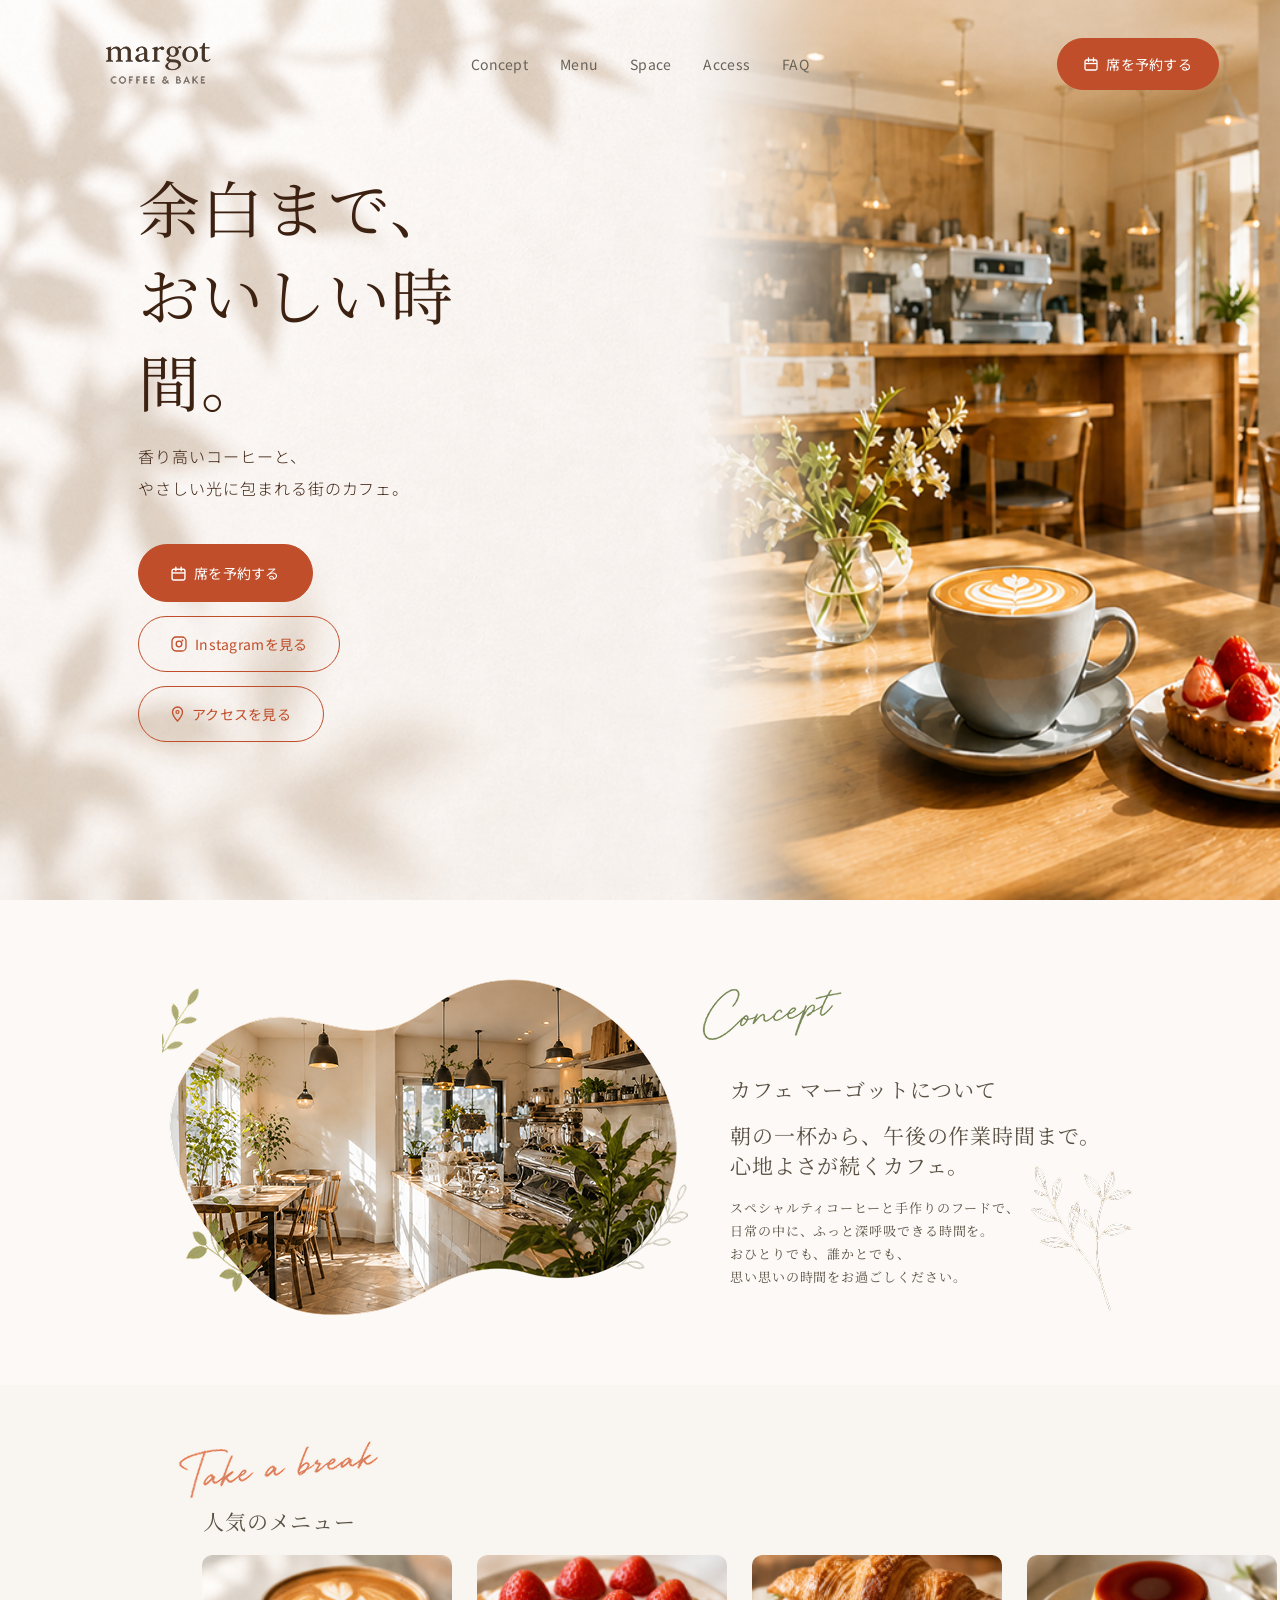
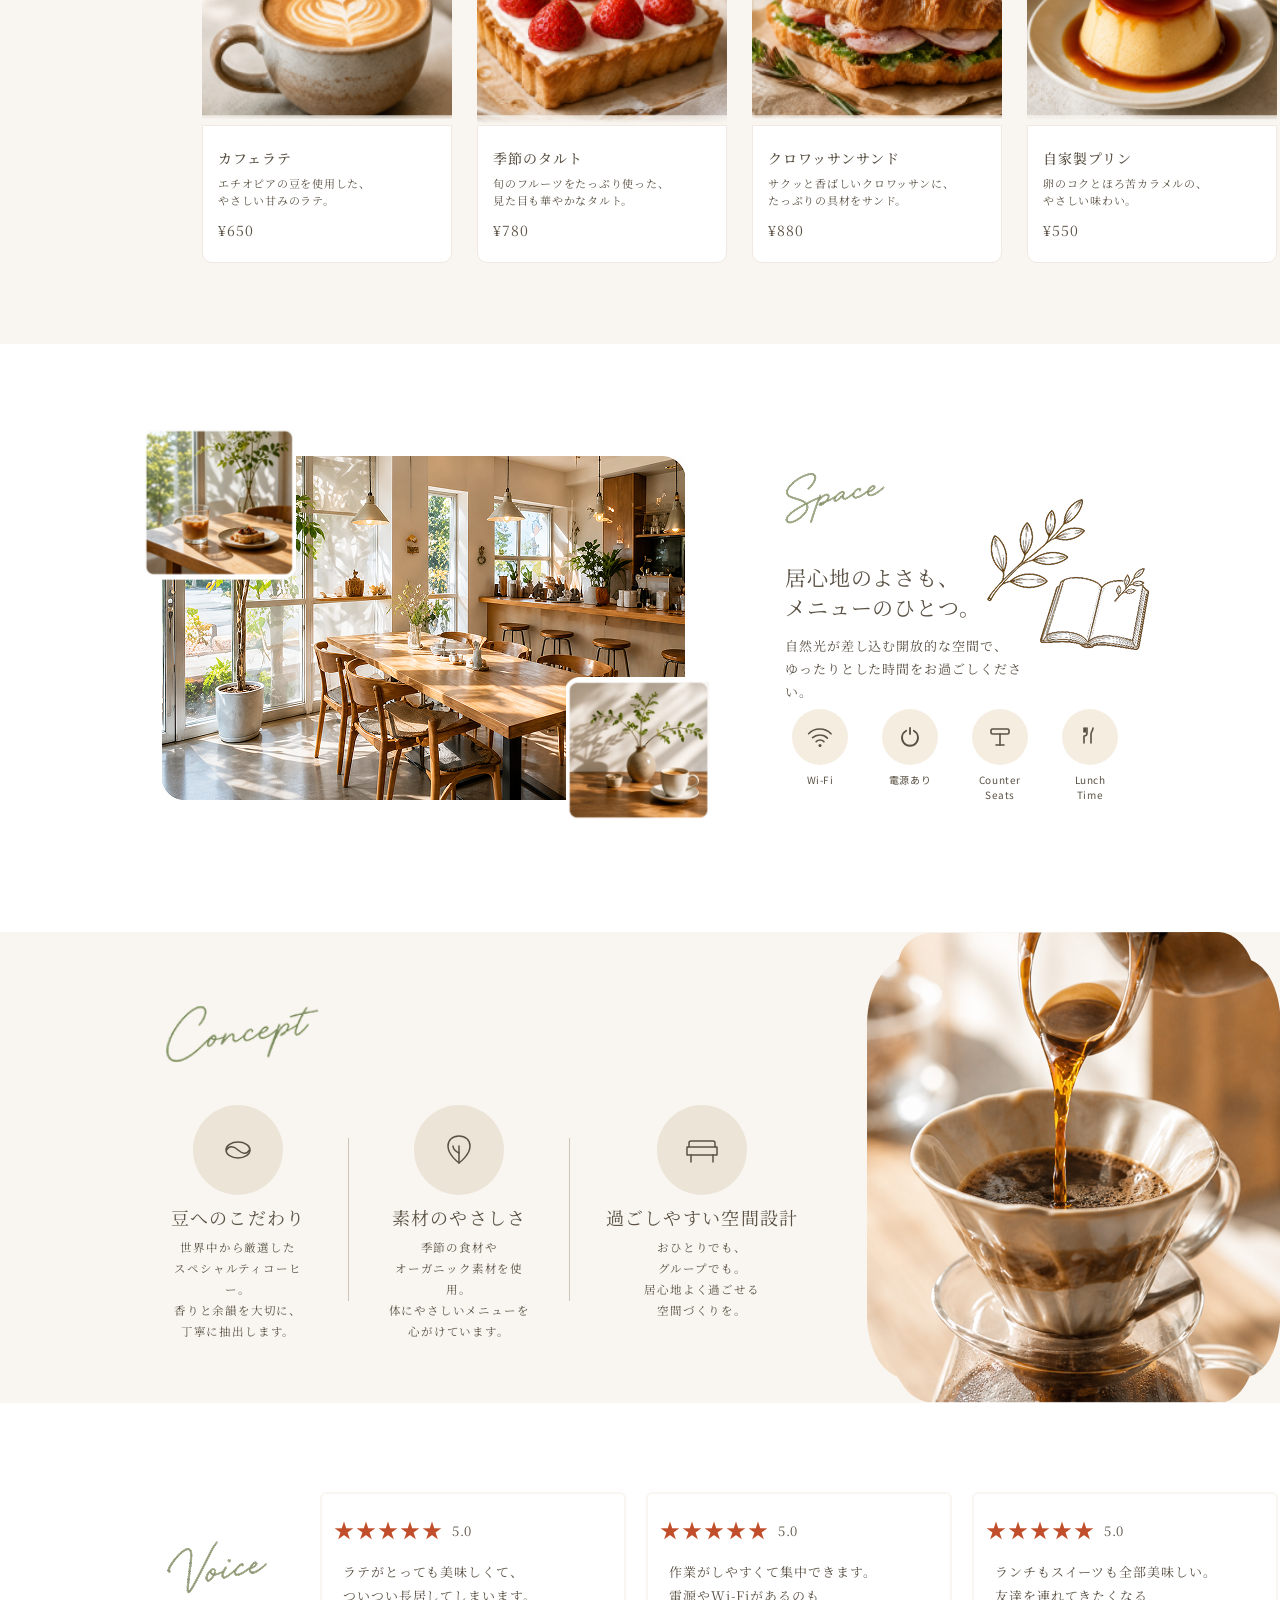
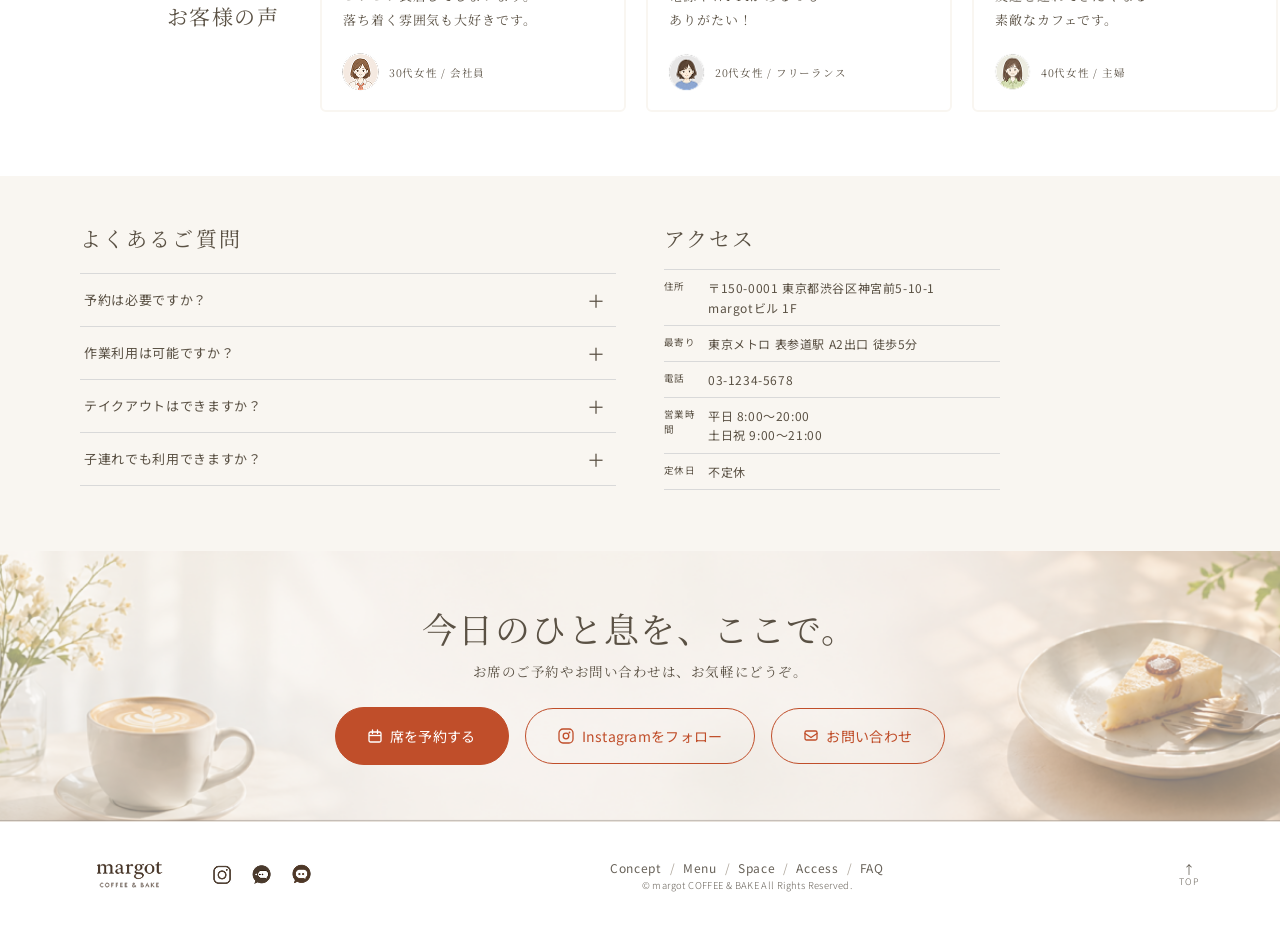
==== index.html @ 2c32945b "Initial cafe LP report" ====
<!DOCTYPE html>
<html lang="ja">
<head>
  <meta charset="UTF-8">
  <meta name="viewport" content="width=device-width, initial-scale=1.0">
  <title>margot COFFEE &amp; BAKE</title>
  <link rel="preconnect" href="https://fonts.googleapis.com">
  <link rel="preconnect" href="https://fonts.gstatic.com" crossorigin>
  <link href="https://fonts.googleapis.com/css2?family=Noto+Serif+JP:wght@400;500&family=Noto+Sans+JP:wght@300;400&display=swap" rel="stylesheet">
  <link rel="stylesheet" href="style.css">
</head>
<body>

  <section class="fv">

    <!--
      背景画像 — 本番では同フォルダの "ChatGPT Image 2026年5月3日 20_33_57.png" に差替可
    -->
    <div class="fv__bg">
      <img
        src="assets/fvtop.png"
        alt=""
        aria-hidden="true"
      >
    </div>

    <!-- ヘッダー -->
    <header class="header">

      <a href="/" class="header__logo">
        <!--
          ロゴ — 本番では "ChatGPT Image 2026年5月3日 20_10_19.png" に差替可
        -->
        <img
          src="assets/ChatGPT Image 2026年5月3日 20_10_19 1.png"
          alt="margot COFFEE &amp; BAKE"
        >
      </a>

      <nav class="header__nav" aria-label="グローバルナビゲーション">
        <a href="#concept" class="nav-link">Concept</a>
        <a href="#menu"    class="nav-link">Menu</a>
        <a href="#space"   class="nav-link">Space</a>
        <a href="#access"  class="nav-link">Access</a>
        <a href="#access"  class="nav-link">FAQ</a>
      </nav>

      <a href="#" class="btn btn--primary btn--sm header__cta">
        <svg class="btn__icon" width="14" height="14" viewBox="0 0 14 14" fill="none" xmlns="http://www.w3.org/2000/svg" aria-hidden="true">
          <rect x="1" y="3" width="12" height="10" rx="1.5" stroke="currentColor" stroke-width="1.3"/>
          <line x1="1" y1="6.5" x2="13" y2="6.5" stroke="currentColor" stroke-width="1.3"/>
          <line x1="4.5" y1="1" x2="4.5" y2="4.5" stroke="currentColor" stroke-width="1.3" stroke-linecap="round"/>
          <line x1="9.5" y1="1" x2="9.5" y2="4.5" stroke="currentColor" stroke-width="1.3" stroke-linecap="round"/>
        </svg>
        席を予約する
      </a>

    </header>

    <!-- ヒーローエリア -->
    <div class="hero">

      <!--
        植物イラスト（装飾）— 本番では "ChatGPT Image 2026年5月4日 11_43_14.png" に差替可
      -->
      <div class="hero__botanical" aria-hidden="true">
        <img
          src="ChatGPT%20Image%202026%E5%B9%B45%E6%9C%884%E6%97%A5%2011_43_14.png"
          alt=""
        >
      </div>

      <!-- 左側テキスト＋ボタン -->
      <div class="hero__content">

        <p class="hero__headline">
          余白まで、<br>
          おいしい時間。
        </p>

        <p class="hero__sub">
          香り高いコーヒーと、<br>
          やさしい光に包まれる街のカフェ。
        </p>

        <div class="hero__btns">

          <a href="#" class="btn btn--primary">
            <svg class="btn__icon" width="15" height="15" viewBox="0 0 14 14" fill="none" xmlns="http://www.w3.org/2000/svg" aria-hidden="true">
              <rect x="1" y="3" width="12" height="10" rx="1.5" stroke="currentColor" stroke-width="1.3"/>
              <line x1="1" y1="6.5" x2="13" y2="6.5" stroke="currentColor" stroke-width="1.3"/>
              <line x1="4.5" y1="1" x2="4.5" y2="4.5" stroke="currentColor" stroke-width="1.3" stroke-linecap="round"/>
              <line x1="9.5" y1="1" x2="9.5" y2="4.5" stroke="currentColor" stroke-width="1.3" stroke-linecap="round"/>
            </svg>
            席を予約する
          </a>

          <a href="#" class="btn btn--outline">
            <svg class="btn__icon" width="16" height="16" viewBox="0 0 16 16" fill="none" xmlns="http://www.w3.org/2000/svg" aria-hidden="true">
              <rect x="1" y="1" width="14" height="14" rx="4" stroke="currentColor" stroke-width="1.3"/>
              <circle cx="8" cy="8" r="2.8" stroke="currentColor" stroke-width="1.3"/>
              <circle cx="11.5" cy="4.5" r="0.9" fill="currentColor"/>
            </svg>
            Instagramを見る
          </a>

          <a href="#" class="btn btn--outline">
            <svg class="btn__icon" width="13" height="16" viewBox="0 0 13 16" fill="none" xmlns="http://www.w3.org/2000/svg" aria-hidden="true">
              <path d="M6.5 1C3.74 1 1.5 3.24 1.5 6C1.5 9.75 6.5 15 6.5 15C6.5 15 11.5 9.75 11.5 6C11.5 3.24 9.26 1 6.5 1Z" stroke="currentColor" stroke-width="1.3"/>
              <circle cx="6.5" cy="6" r="1.5" stroke="currentColor" stroke-width="1.2"/>
            </svg>
            アクセスを見る
          </a>

        </div>
      </div>

    </div><!-- /.hero -->

  </section>

  <!-- ── Concept セクション ──────────────────────────────── -->
  <section class="concept" id="concept">
    <div class="section-inner">

    <!--
      メイン写真 — 本番では "ChatGPT Image 2026年5月4日 11_37_15.png" に差替可
    -->
    <img
      class="concept__photo-main"
      src="assets/ChatGPT Image 2026年5月4日 11_37_15 1.png"
      alt="カフェ マーゴット 店内"
    >

    <!--
      サブ写真 — 本番では "ChatGPT Image 2026年5月3日 23_40_18.png" に差替可
    -->
    <img
      class="concept__photo-sub"
      src="assets/ChatGPT Image 2026年5月3日 23_40_18 1.png"
      alt=""
      aria-hidden="true"
    >

    <!-- テキストブロック -->
    <div class="concept__body">
      <p class="concept__label">カフェ マーゴットについて</p>
      <p class="concept__catch">
        朝の一杯から、午後の作業時間まで。<br>
        心地よさが続くカフェ。
      </p>
      <p class="concept__text">
        スペシャルティコーヒーと手作りのフードで、<br>
        日常の中に、ふっと深呼吸できる時間を。<br>
        おひとりでも、誰かとでも、<br>
        思い思いの時間をお過ごしください。
      </p>
    </div>

    <!--
      アクセント写真（正方形）— 本番では "ChatGPT Image 2026年5月3日 20_52_42.png" に差替可
    -->
    <img
      class="concept__accent"
      src="assets/ChatGPT Image 2026年5月3日 20_52_42 1.png"
      alt=""
      aria-hidden="true"
    >

    </div>
  </section>

  <!-- ── Menu セクション ──────────────────────────────────── -->
  <section class="section-menu" id="menu">
    <div class="section-inner">

    <!--
      装飾画像（左上）— 本番では "ChatGPT Image 2026年5月3日 23_57_04.png" に差替可
    -->
    <img
      class="section-menu__deco"
      src="assets/ChatGPT Image 2026年5月3日 23_57_04 1.png"
      alt=""
      aria-hidden="true"
    >

    <h2 class="section-menu__heading">人気のメニュー</h2>

    <!-- カードリスト（4枚構成） -->
    <ul class="section-menu__cards">

      <li>
        <article class="menu-card">
          <div class="menu-card__img">
            <!--
              Card 1 — 本番では "ChatGPT Image 2026年5月3日 23_56_59.png" に差替可
            -->
            <img
              src="assets/Mask group.png"
              alt="カフェラテ"
            >
          </div>
          <div class="menu-card__body">
            <p class="menu-card__name">カフェラテ</p>
            <p class="menu-card__desc">エチオピアの豆を使用した、<br>やさしい甘みのラテ。</p>
            <p class="menu-card__price">¥650</p>
          </div>
        </article>
      </li>

      <li>
        <article class="menu-card">
          <div class="menu-card__img">
            <!--
              Card 2 — 本番では "ChatGPT Image 2026年5月3日 23_56_54.png" に差替可
            -->
            <img
              src="assets/Mask group-1.png"
              alt="季節のタルト"
            >
          </div>
          <div class="menu-card__body">
            <p class="menu-card__name">季節のタルト</p>
            <p class="menu-card__desc">旬のフルーツをたっぷり使った、<br>見た目も華やかなタルト。</p>
            <p class="menu-card__price">¥780</p>
          </div>
        </article>
      </li>

      <li>
        <article class="menu-card">
          <div class="menu-card__img">
            <!--
              Card 3 — 本番では "ChatGPT Image 2026年5月3日 23_40_34.png" に差替可
            -->
            <img
              src="assets/Mask group-2.png"
              alt="クロワッサンサンド"
            >
          </div>
          <div class="menu-card__body">
            <p class="menu-card__name">クロワッサンサンド</p>
            <p class="menu-card__desc">サクッと香ばしいクロワッサンに、<br>たっぷりの具材をサンド。</p>
            <p class="menu-card__price">¥880</p>
          </div>
        </article>
      </li>

      <li>
        <article class="menu-card">
          <div class="menu-card__img">
            <!--
              Card 4 — 本番では "ChatGPT Image 2026年5月3日 23_40_29.png" に差替可
            -->
            <img
              src="assets/Mask group-3.png"
              alt="自家製プリン"
            >
          </div>
          <div class="menu-card__body">
            <p class="menu-card__name">自家製プリン</p>
            <p class="menu-card__desc">卵のコクとほろ苦カラメルの、<br>やさしい味わい。</p>
            <p class="menu-card__price">¥550</p>
          </div>
        </article>
      </li>

    </ul>

    </div>
  </section>

  <!-- ── Space セクション ─────────────────────────────────── -->
  <section class="section-space" id="space">
    <div class="section-inner">

    <!-- ─ 左エリア: コラージュ写真 ─ -->

    <!--
      メイン大写真 — 本番では "ChatGPT Image 2026年5月3日 23_57_50.png" に差替可
    -->
    <img
      class="space__photo-main"
      src="assets/ChatGPT Image 2026年5月3日 23_57_50 1.png"
      alt="カフェ マーゴット 店内空間"
    >

    <!--
      小丸写真①（左上）— 本番では "ChatGPT Image 2026年5月3日 23_40_06.png" に差替可
    -->
    <div class="space__photo-round space__photo-round--tl">
      <img
        src="assets/Mask group-4.png"
        alt=""
        aria-hidden="true"
      >
    </div>

    <!--
      小丸写真②（右下）— 本番では "ChatGPT Image 2026年5月3日 23_40_13.png" に差替可
    -->
    <div class="space__photo-round space__photo-round--br">
      <img
        src="assets/Mask group-5.png"
        alt=""
        aria-hidden="true"
      >
    </div>

    <!-- ─ 右エリア: 装飾写真 ─ -->

    <!--
      小横長写真 — 本番では "ChatGPT Image 2026年5月3日 23_57_41.png" に差替可
    -->
    <img
      class="space__photo-wide"
      src="assets/ChatGPT Image 2026年5月3日 23_57_41 1.png"
      alt=""
      aria-hidden="true"
    >

    <!--
      正方形写真① — 本番では "ChatGPT Image 2026年5月4日 11_49_01.png" に差替可
    -->
    <img
      class="space__photo-sq1"
      src="assets/ChatGPT Image 2026年5月4日 11_49_01 1.png"
      alt=""
      aria-hidden="true"
    >

    <!--
      正方形写真② — 本番では "ChatGPT Image 2026年5月4日 11_50_07.png" に差替可
    -->
    <img
      class="space__photo-sq2"
      src="assets/ChatGPT Image 2026年5月4日 11_50_07 1.png"
      alt=""
      aria-hidden="true"
    >

    <!-- ─ 右エリア: テキスト ─ -->
    <div class="space__body">
      <p class="space__catch">
        居心地のよさも、<br>
        メニューのひとつ。
      </p>
      <p class="space__text">
        自然光が差し込む開放的な空間で、<br>
        ゆったりとした時間をお過ごしください。
      </p>
    </div>

    <!-- ─ 設備アイコン4点（右エリア下部）─ -->
    <ul class="space__icons">

      <li class="space__icon-item">
        <span class="space__icon-badge" aria-hidden="true">
          <svg width="26" height="21" viewBox="0 0 26 21" fill="none" xmlns="http://www.w3.org/2000/svg">
            <circle cx="13" cy="18.5" r="1.5" fill="currentColor"/>
            <path d="M9.2 14.6A5.6 5.6 0 0 1 13 13c1.5 0 2.9.6 3.9 1.6" stroke="currentColor" stroke-width="1.6" stroke-linecap="round"/>
            <path d="M5.6 10.7A10.6 10.6 0 0 1 13 8c2.9 0 5.5 1.2 7.4 3.1" stroke="currentColor" stroke-width="1.6" stroke-linecap="round"/>
            <path d="M1.6 6.7A15.6 15.6 0 0 1 13 2c4.3 0 8.2 1.8 11 4.8" stroke="currentColor" stroke-width="1.6" stroke-linecap="round"/>
          </svg>
        </span>
        <p class="space__icon-label">Wi-Fi</p>
      </li>

      <li class="space__icon-item">
        <span class="space__icon-badge" aria-hidden="true">
          <svg width="24" height="24" viewBox="0 0 24 24" fill="none" xmlns="http://www.w3.org/2000/svg">
            <path d="M12 3v6" stroke="currentColor" stroke-width="1.8" stroke-linecap="round"/>
            <path d="M8.2 5.7A8 8 0 1 0 15.8 5.7" stroke="currentColor" stroke-width="1.8" stroke-linecap="round"/>
          </svg>
        </span>
        <p class="space__icon-label">電源あり</p>
      </li>

      <li class="space__icon-item">
        <span class="space__icon-badge" aria-hidden="true">
          <svg width="24" height="24" viewBox="0 0 24 24" fill="none" xmlns="http://www.w3.org/2000/svg">
            <rect x="3" y="4" width="18" height="5" rx="1.5" stroke="currentColor" stroke-width="1.6"/>
            <line x1="12" y1="9" x2="12" y2="20" stroke="currentColor" stroke-width="1.6" stroke-linecap="round"/>
            <line x1="8" y1="20" x2="16" y2="20" stroke="currentColor" stroke-width="1.6" stroke-linecap="round"/>
          </svg>
        </span>
        <p class="space__icon-label">Counter<br>Seats</p>
      </li>

      <li class="space__icon-item">
        <span class="space__icon-badge" aria-hidden="true">
          <svg width="24" height="24" viewBox="0 0 24 24" fill="none" xmlns="http://www.w3.org/2000/svg">
            <path d="M9 3v5a3 3 0 0 1-3 3v7" stroke="currentColor" stroke-width="1.6" stroke-linecap="round" stroke-linejoin="round"/>
            <path d="M6 3v4M7.5 3v4" stroke="currentColor" stroke-width="1.6" stroke-linecap="round"/>
            <path d="M15 3c0 2.5-2 4-2 6v9" stroke="currentColor" stroke-width="1.6" stroke-linecap="round" stroke-linejoin="round"/>
          </svg>
        </span>
        <p class="space__icon-label">Lunch<br>Time</p>
      </li>

    </ul>

    </div>
  </section>

  <!-- ── Commitment セクション ────────────────────────────── -->
  <section class="section-commitment" id="commitment">
    <div class="section-inner">

    <!--
      セクションタイトル画像 — 本番では "ChatGPT Image 2026年5月4日 00_00_09.png" に差替可
    -->
    <img
      class="commitment__title-img"
      src="assets/ChatGPT Image 2026年5月3日 23_40_18 1.png"
      alt="Commitment こだわり"
    >

    <!-- ─ 3カラム こだわり ─ -->
    <div class="commitment__cols">

      <!-- 1列目 : 豆へのこだわり -->
      <div class="commitment__col">
        <div class="commitment__icon-wrap" aria-hidden="true">
          <svg width="36" height="30" viewBox="0 0 36 30" fill="none" xmlns="http://www.w3.org/2000/svg">
            <ellipse cx="18" cy="15" rx="12" ry="8" stroke="#5a5144" stroke-width="1.5"/>
            <path d="M6.5 15C9.5 10 14 11.5 18 15C22 18.5 26.5 20 29.5 15" stroke="#5a5144" stroke-width="1.5" stroke-linecap="round"/>
          </svg>
        </div>
        <h3 class="commitment__heading">豆へのこだわり</h3>
        <p class="commitment__text">
          世界中から厳選した<br>
          スペシャルティコーヒー。<br>
          香りと余韻を大切に、<br>
          丁寧に抽出します。
        </p>
      </div>

      <div class="commitment__divider" aria-hidden="true"></div>

      <!-- 2列目 : 素材のやさしさ -->
      <div class="commitment__col">
        <div class="commitment__icon-wrap" aria-hidden="true">
          <svg width="30" height="34" viewBox="0 0 30 34" fill="none" xmlns="http://www.w3.org/2000/svg">
            <path d="M15 30C15 30 4 22 4 13C4 7 8.5 3 15 3C21.5 3 26 7 26 13C26 22 15 30 15 30Z" stroke="#5a5144" stroke-width="1.5"/>
            <path d="M15 30V13" stroke="#5a5144" stroke-width="1.5" stroke-linecap="round"/>
            <path d="M15 20C15 20 9 17 9 13" stroke="#5a5144" stroke-width="1.5" stroke-linecap="round"/>
          </svg>
        </div>
        <h3 class="commitment__heading">素材のやさしさ</h3>
        <p class="commitment__text">
          季節の食材や<br>
          オーガニック素材を使用。<br>
          体にやさしいメニューを<br>
          心がけています。
        </p>
      </div>

      <div class="commitment__divider" aria-hidden="true"></div>

      <!-- 3列目 : 過ごしやすい空間設計 -->
      <div class="commitment__col commitment__col--wide">
        <div class="commitment__icon-wrap" aria-hidden="true">
          <svg width="36" height="28" viewBox="0 0 36 28" fill="none" xmlns="http://www.w3.org/2000/svg">
            <path d="M5 11V7C5 5.9 5.9 5 7 5H29C30.1 5 31 5.9 31 7V11" stroke="#5a5144" stroke-width="1.5" stroke-linecap="round"/>
            <path d="M3 11H33V19H3V11Z" stroke="#5a5144" stroke-width="1.5" stroke-linejoin="round"/>
            <path d="M7 19V26M29 19V26" stroke="#5a5144" stroke-width="1.5" stroke-linecap="round"/>
          </svg>
        </div>
        <h3 class="commitment__heading">過ごしやすい空間設計</h3>
        <p class="commitment__text">
          おひとりでも、<br>
          グループでも。<br>
          居心地よく過ごせる<br>
          空間づくりを。
        </p>
      </div>

    </div><!-- /.commitment__cols -->

    <!-- ─ 右マスク写真 ─ -->
    <div class="commitment__photo-mask">
      <!--
        右写真 — 本番では "ChatGPT Image 2026年5月4日 11_51_46.png" に差替可
      -->
      <img
        src="assets/Mask group-6.png"
        alt="店内の様子"
      >
    </div>

    </div>
  </section>

  <!-- ── Voice セクション ──────────────────────────────────── -->
  <section class="section-voice" id="voice">
    <div class="section-inner">

    <!-- ─ 左パネル: セクションラベル ─ -->
    <div class="voice__side">
      <!--
        装飾画像 — 本番では "ChatGPT Image 2026年5月3日 23_59_34.png" に差替可
      -->
      <img
        class="voice__deco"
        src="assets/ChatGPT Image 2026年5月3日 23_59_34 1.png"
        alt=""
        aria-hidden="true"
      >
      <p class="voice__label">お客様の声</p>
    </div>

    <!-- ─ レビューカード 3枚 ─ -->
    <ul class="voice__cards">

      <!-- Card 1 -->
      <li>
        <article class="voice-card">
          <div class="voice-card__stars">
            <span class="voice-card__star-marks" aria-label="5つ星">★★★★★</span>
            <span class="voice-card__score">5.0</span>
          </div>
          <p class="voice-card__text">
            ラテがとっても美味しくて、<br>
            ついつい長居してしまいます。<br>
            落ち着く雰囲気も大好きです。
          </p>
          <footer class="voice-card__user">
            <!--
              アバター — 本番では "ChatGPT Image 2026年5月3日 23_58_58.png" に差替可
            -->
            <img
              class="voice-card__avatar"
              src="assets/ChatGPT Image 2026年5月3日 23_58_58 1.png"
              alt=""
              aria-hidden="true"
              width="41"
              height="41"
            >
            <p class="voice-card__name">30代女性 / 会社員</p>
          </footer>
        </article>
      </li>

      <!-- Card 2 -->
      <li>
        <article class="voice-card">
          <div class="voice-card__stars">
            <span class="voice-card__star-marks" aria-label="5つ星">★★★★★</span>
            <span class="voice-card__score">5.0</span>
          </div>
          <p class="voice-card__text">
            作業がしやすくて集中できます。<br>
            電源やWi-Fiがあるのも<br>
            ありがたい！
          </p>
          <footer class="voice-card__user">
            <!--
              アバター — 本番では "ChatGPT Image 2026年5月3日 23_59_10.png" に差替可
            -->
            <img
              class="voice-card__avatar"
              src="assets/ChatGPT Image 2026年5月3日 23_59_10 1.png"
              alt=""
              aria-hidden="true"
              width="43"
              height="43"
            >
            <p class="voice-card__name">20代女性 / フリーランス</p>
          </footer>
        </article>
      </li>

      <!-- Card 3 -->
      <li>
        <article class="voice-card">
          <div class="voice-card__stars">
            <span class="voice-card__star-marks" aria-label="5つ星">★★★★★</span>
            <span class="voice-card__score">5.0</span>
          </div>
          <p class="voice-card__text">
            ランチもスイーツも全部美味しい。<br>
            友達を連れてきたくなる<br>
            素敵なカフェです。
          </p>
          <footer class="voice-card__user">
            <!--
              アバター — 本番では "ChatGPT Image 2026年5月3日 23_59_17.png" に差替可
            -->
            <img
              class="voice-card__avatar"
              src="assets/ChatGPT Image 2026年5月3日 23_59_17 1.png"
              alt=""
              aria-hidden="true"
              width="44"
              height="44"
            >
            <p class="voice-card__name">40代女性 / 主婦</p>
          </footer>
        </article>
      </li>

    </ul>

    </div>
  </section>

  <!-- ── Access / FAQ セクション ───────────────────────────── -->
  <section class="section-access-faq" id="access">
    <div class="section-inner">

    <!-- 左カラム: よくあるご質問 -->
    <div class="af-col af-col--faq">

      <h2 class="af-faq__heading">よくあるご質問</h2>

      <dl class="af-faq__list">

        <div class="af-faq__item">
          <dt class="af-faq__q" role="button" tabindex="0" aria-expanded="false">
            <span>予約は必要ですか？</span>
            <span class="af-faq__icon" aria-hidden="true">＋</span>
          </dt>
          <dd class="af-faq__a">ご予約なしでもご利用いただけますが、ランチタイムや週末は混み合うため、事前のご予約がおすすめです。</dd>
        </div>

        <div class="af-faq__item">
          <dt class="af-faq__q" role="button" tabindex="0" aria-expanded="false">
            <span>作業利用は可能ですか？</span>
            <span class="af-faq__icon" aria-hidden="true">＋</span>
          </dt>
          <dd class="af-faq__a">はい、Wi-Fiと電源席をご用意しています。混雑時は長時間利用をお声がけさせていただく場合があります。</dd>
        </div>

        <div class="af-faq__item">
          <dt class="af-faq__q" role="button" tabindex="0" aria-expanded="false">
            <span>テイクアウトはできますか？</span>
            <span class="af-faq__icon" aria-hidden="true">＋</span>
          </dt>
          <dd class="af-faq__a">ドリンクや一部スイーツはテイクアウト可能です。メニュー内容は季節によって変わる場合があります。</dd>
        </div>

        <div class="af-faq__item">
          <dt class="af-faq__q" role="button" tabindex="0" aria-expanded="false">
            <span>子連れでも利用できますか？</span>
            <span class="af-faq__icon" aria-hidden="true">＋</span>
          </dt>
          <dd class="af-faq__a">はい、お子さま連れでもご利用いただけます。ベビーカーでの入店も可能ですが、混雑時はスタッフにお声がけください。</dd>
        </div>

      </dl>

    </div><!-- /.af-col--faq -->

    <!-- 右カラム: アクセス -->
    <div class="af-col af-col--access">

      <h2 class="af-access__heading">アクセス</h2>

      <div class="af-access__body">

        <address class="af-access__info">
          <dl>
            <div class="af-access__row">
              <dt class="af-access__label">住所</dt>
              <dd>〒150-0001 東京都渋谷区神宮前5-10-1<br>margotビル 1F</dd>
            </div>
            <div class="af-access__row">
              <dt class="af-access__label">最寄り</dt>
              <dd>東京メトロ 表参道駅 A2出口 徒歩5分</dd>
            </div>
            <div class="af-access__row">
              <dt class="af-access__label">電話</dt>
              <dd><a href="tel:0312345678" class="af-access__tel">03-1234-5678</a></dd>
            </div>
            <div class="af-access__row">
              <dt class="af-access__label">営業時間</dt>
              <dd>平日 8:00〜20:00<br>土日祝 9:00〜21:00</dd>
            </div>
            <div class="af-access__row">
              <dt class="af-access__label">定休日</dt>
              <dd>不定休</dd>
            </div>
          </dl>
        </address>

        <div class="af-access__map">
          <iframe src="https://www.google.com/maps/embed?pb=!1m18!1m12!1m3!1d3241.387739857315!2d139.70427877578703!3d35.66745357259171!2m3!1f0!2f0!3f0!3m2!1i1024!2i768!4f13.1!3m3!1m2!1s0x60188ca3fa6e25a5%3A0x65c0bd2b71eae0f1!2z44CSMTUwLTAwMDEg5p2x5Lqs6YO95riL6LC35Yy656We5a6u5YmN77yV5LiB55uu77yR77yQ4oiS77yR!5e0!3m2!1sja!2sjp!4v1777991206740!5m2!1sja!2sjp" width="600" height="225" style="border:0;" allowfullscreen="" loading="lazy" referrerpolicy="no-referrer-when-downgrade"></iframe>
        </div>

      </div><!-- /.af-access__body -->

    </div><!-- /.af-col--access -->

    </div>
  </section>

  <!-- ── Final CTA セクション ─────────────────────────────── -->
  <section class="section-final-cta">

    <div class="fcta__panel">

      <!-- 見出し・説明文・ボタン -->
      <div class="fcta__content">
        <h2 class="fcta__heading">今日のひと息を、ここで。</h2>
        <p class="fcta__subtext">お席のご予約やお問い合わせは、お気軽にどうぞ。</p>
        <div class="fcta__buttons">
          <a href="#" class="btn btn--primary">
            <svg class="btn__icon" width="14" height="14" viewBox="0 0 14 14" fill="none" xmlns="http://www.w3.org/2000/svg" aria-hidden="true">
              <rect x="1" y="3" width="12" height="10" rx="1.5" stroke="currentColor" stroke-width="1.3"/>
              <line x1="1" y1="6.5" x2="13" y2="6.5" stroke="currentColor" stroke-width="1.3"/>
              <line x1="4.5" y1="1" x2="4.5" y2="4.5" stroke="currentColor" stroke-width="1.3" stroke-linecap="round"/>
              <line x1="9.5" y1="1" x2="9.5" y2="4.5" stroke="currentColor" stroke-width="1.3" stroke-linecap="round"/>
            </svg>
            席を予約する
          </a>
          <a href="#" class="btn btn--outline">
            <svg class="btn__icon" width="16" height="16" viewBox="0 0 16 16" fill="none" xmlns="http://www.w3.org/2000/svg" aria-hidden="true">
              <rect x="1" y="1" width="14" height="14" rx="4" stroke="currentColor" stroke-width="1.3"/>
              <circle cx="8" cy="8" r="2.8" stroke="currentColor" stroke-width="1.3"/>
              <circle cx="11.5" cy="4.5" r="0.9" fill="currentColor"/>
            </svg>
            Instagramをフォロー
          </a>
          <a href="#" class="btn btn--outline">
            <svg class="btn__icon" width="14" height="14" viewBox="0 0 14 14" fill="none" xmlns="http://www.w3.org/2000/svg" aria-hidden="true">
              <rect x="1" y="2" width="12" height="9" rx="1.5" stroke="currentColor" stroke-width="1.3"/>
              <path d="M1 4.5l6 4 6-4" stroke="currentColor" stroke-width="1.3" stroke-linecap="round" stroke-linejoin="round"/>
            </svg>
            お問い合わせ
          </a>
        </div>
      </div>

    </div>

  </section>

  <!-- ── フッター ──────────────────────────────────────────── -->
  <footer class="site-footer">
    <div class="site-footer__inner">

      <!-- ロゴ — 本番では "ChatGPT Image 2026年5月3日 20_10_19.png" に差替可 -->
      <a href="#" class="site-footer__logo-link">
        <img
          class="site-footer__logo"
          src="assets/ChatGPT Image 2026年5月3日 20_10_19 1.png"
          alt="margot COFFEE &amp; BAKE"
          width="100"
          height="50"
        >
      </a>

      <!-- SNS アイコン -->
      <ul class="site-footer__social">
        <li>
          <!-- Instagram — 本番では "ChatGPT Image 2026年5月4日 11_07_33.png" に差替可 -->
          <a href="#" class="site-footer__social-link" aria-label="Instagram">
            <img src="assets/ChatGPT Image 2026年5月4日 11_07_33 1.png" alt="Instagram" width="28" height="28">
          </a>
        </li>
        <li>
          <!-- LINE — 本番では "ChatGPT Image 2026年5月4日 11_05_24.png" に差替可 -->
          <a href="#" class="site-footer__social-link" aria-label="LINE">
            <img src="assets/ChatGPT Image 2026年5月4日 11_05_24 1.png" alt="LINE" width="24" height="24">
          </a>
        </li>
        <li>
          <!-- Discord — 本番では "ChatGPT Image 2026年5月4日 11_06_23.png" に差替可 -->
          <a href="#" class="site-footer__social-link" aria-label="Discord">
            <img src="assets/ChatGPT Image 2026年5月4日 11_06_23 1.png" alt="Discord" width="27" height="27">
          </a>
        </li>
      </ul>

      <!-- ナビゲーション + コピーライト -->
      <div class="site-footer__nav-wrap">
        <nav class="site-footer__nav" aria-label="フッターナビゲーション">
          <a href="#concept" class="site-footer__nav-link">Concept</a>
          <span class="site-footer__nav-sep" aria-hidden="true">/</span>
          <a href="#menu" class="site-footer__nav-link">Menu</a>
          <span class="site-footer__nav-sep" aria-hidden="true">/</span>
          <a href="#space" class="site-footer__nav-link">Space</a>
          <span class="site-footer__nav-sep" aria-hidden="true">/</span>
          <a href="#access" class="site-footer__nav-link">Access</a>
          <span class="site-footer__nav-sep" aria-hidden="true">/</span>
          <a href="#access" class="site-footer__nav-link">FAQ</a>
        </nav>
        <p class="site-footer__copy">© margot COFFEE &amp; BAKE All Rights Reserved.</p>
      </div>

      <!-- ページの先頭へ -->
      <a href="#" class="site-footer__totop" aria-label="ページの先頭へ">
        <span class="site-footer__totop-arrow" aria-hidden="true">↑</span>
        <span class="site-footer__totop-label">TOP</span>
      </a>

    </div>
  </footer>

  <!-- TOPボタン 追従固定表示 -->
  <a class="totop-fab" href="#" aria-label="ページの先頭へ">
    <span class="totop-fab__arrow" aria-hidden="true">↑</span>
    <span class="totop-fab__label">TOP</span>
  </a>

  <script src="script.js"></script>

</body>
</html>
---- style.css ----
/* ============================================================
   margot COFFEE & BAKE
   ============================================================ */


/* ── 1. Design Tokens ───────────────────────────────────────── */
:root {
  /* Colors */
  --color-accent:  #C04E2A;   /* テラコッタ */
  --color-text:    #3D2212;   /* ダークブラウン */
  --color-nav:     #686259;   /* ウォームグレー */
  --color-bg:      #F5EDE0;   /* クリームベージュ */

  /* Fonts */
  --font-serif: 'Noto Serif JP', serif;
  --font-sans:  'Noto Sans JP', sans-serif;
}


/* ── 2. Reset ───────────────────────────────────────────────── */
*, *::before, *::after {
  box-sizing: border-box;
  margin: 0;
  padding: 0;
}

body {
  font-family: var(--font-sans);
  -webkit-font-smoothing: antialiased;
  background-color: var(--color-bg);
}

a   { text-decoration: none; }
img { display: block; max-width: 100%; }


/* ── 3. Components ──────────────────────────────────────────── */

/* 3.1 Button ─────────────────────────────────────────────── */
.btn {
  display: inline-flex;
  align-items: center;
  gap: 8px;
  font-family: var(--font-sans);
  font-size: 14px;
  font-weight: 400;
  letter-spacing: 0.02em;
  border-radius: 50px;
  border: 1.5px solid transparent;
  cursor: pointer;
  white-space: nowrap;
  transition: opacity 0.2s ease;
}

.btn:hover { opacity: 0.8; }

.btn__icon { flex-shrink: 0; }

.btn--primary {
  background-color: var(--color-accent);
  border-color: var(--color-accent);
  color: #fff;
  padding: 18px 32px;
}

.btn--outline {
  background-color: transparent;
  border-color: var(--color-accent);
  color: var(--color-accent);
  padding: 17px 32px;
}

/* ヘッダー右端のCTA */
.btn--sm {
  font-size: 14px;
  padding: 15px 26px;
}


/* 3.2 Header ─────────────────────────────────────────────── */
.header {
  position: relative;
  z-index: 10;
  display: flex;
  align-items: center;
  height: 128px;
  padding: 0 61px 0 79px;
  max-width: 1280px;
  margin: 0 auto;
}

.header__logo { flex-shrink: 0; }

.header__logo img {
  width: 160px;
  height: 80px;
  object-fit: contain;
}

.header__nav {
  position: absolute;
  left: 50%;
  transform: translateX(-50%);
  display: flex;
  align-items: center;
  gap: 32px;
}

.nav-link {
  font-size: 14px;
  font-weight: 400;
  color: var(--color-nav);
  letter-spacing: 0.02em;
  white-space: nowrap;
  transition: color 0.2s ease;
}

.nav-link:hover { color: var(--color-accent); }

/* CTAボタンを右端に固定 */
.header__cta {
  margin-left: auto;
}


/* ── 4. Sections ────────────────────────────────────────────── */

/* 4.1 FV ─────────────────────────────────────────────────── */
.fv {
  position: relative;
  width: 100%;
  height: 100vh;
  min-width: 1280px;
  min-height: 719px;
  overflow: hidden;
  background-color: var(--color-bg);
}

.fv__bg {
  position: absolute;
  inset: 0;
  z-index: 0;
}

.fv__bg img {
  width: 100%;
  height: 100%;
  object-fit: cover;
  object-position: left top;
}


/* 4.2 Hero ───────────────────────────────────────────────── */
.hero {
  position: relative;
  z-index: 10;
  height: calc(100vh - 128px);
  min-height: 591px;
  max-width: 1280px;
  margin: 0 auto;
}

.hero__botanical {
  position: absolute;
  top: 0;
  left: 30.85%;
  width: 9.24%;
  aspect-ratio: 1;
  z-index: 1;
}

.hero__botanical img {
  width: 100%;
  height: auto;
}

.hero__content {
  position: relative;
  z-index: 2;
  padding-top: 36px;
  padding-left: 138px;
  max-width: 540px;
}

.hero__headline {
  font-family: var(--font-serif);
  font-size: 62px;
  font-weight: 400;
  line-height: 1.4;
  color: var(--color-text);
  letter-spacing: 0.02em;
  margin-bottom: 16px;
}

.hero__sub {
  font-family: var(--font-sans);
  font-size: 16px;
  font-weight: 300;
  line-height: 2.0;
  color: var(--color-text);
  letter-spacing: 0.06em;
  margin-bottom: 40px;
}

.hero__btns {
  display: flex;
  flex-direction: column;
  align-items: flex-start;
  gap: 14px;
}


/* ── 5. 以降のセクション ────────────────────────────────────── */


/* ─ section-inner（全セクション共通の内包コンテナ）────────── */
.section-inner {
  position: relative;
  max-width: 1280px;
  margin: 0 auto;
  overflow: hidden;
}
.concept .section-inner            { height: 485px; }
.section-menu .section-inner       { height: 559px; }
.section-space .section-inner      { height: 588px; }
.section-commitment .section-inner { height: 471px; }
.section-voice .section-inner      { height: 373px; }
.section-access-faq .section-inner {
  overflow: visible;
  display: grid;
  grid-template-columns: 1fr 1fr;
  align-items: start;
  padding: 48px 80px 52px;
  column-gap: 48px;
  box-sizing: border-box;
}


/* 5.1 Concept ───────────────────────────────────────────── */
.concept {
  width: 100%;
  min-width: 1280px;
  background-color: #fcf9f6;
}

.concept__photo-main {
  position: absolute;
  left: 162px;
  top: 75px;
  width: 526px;
  height: 350px;
  object-fit: cover;
}

.concept__photo-sub {
  position: absolute;
  left: 678px;
  top: 65px;
  width: 177px;
  height: 98px;
  object-fit: cover;
}

.concept__body {
  position: absolute;
  left: 730px;
  top: 174px;
}

.concept__label {
  font-family: var(--font-serif);
  font-size: 21px;
  font-weight: 400;
  color: #5a5144;
  letter-spacing: 0.04em;
  line-height: 30px;
  margin-bottom: 16px;
}

.concept__catch {
  font-family: var(--font-serif);
  font-size: 21px;
  font-weight: 400;
  color: #5a5144;
  letter-spacing: 0.04em;
  line-height: 30px;
  margin-bottom: 17px;
}

.concept__text {
  font-family: var(--font-serif);
  font-size: 13px;
  font-weight: 400;
  color: #5a5144;
  letter-spacing: 0.07em;
  line-height: 22.9px;
}

.concept__accent {
  position: absolute;
  left: 996px;
  top: 255px;
  width: 162px;
  height: 162px;
  object-fit: cover;
}


/* 5.2 Menu ──────────────────────────────────────────────── */
.section-menu {
  width: 100%;
  min-width: 1280px;
  background-color: #f9f6f1;
}

.section-menu__deco {
  position: absolute;
  left: 159px;
  top: 25px;
  width: 235px;
  height: 108px;
  object-fit: contain;
}

.section-menu__heading {
  position: absolute;
  left: 203px;
  top: 121px;
  font-family: var(--font-serif);
  font-size: 21px;
  font-weight: 400;
  color: #5a5144;
  letter-spacing: 0.04em;
  line-height: 30px;
}

.section-menu__cards {
  position: absolute;
  top: 170px;
  left: 202px;
  display: flex;
  gap: 25px;
  list-style: none;
  padding: 0;
  margin: 0;
}

/* ── Menu Card ────────────────────────────────────────── */
.menu-card {
  width: 250px;
}

.menu-card__img {
  width: 250px;
  height: 170px;
  border-radius: 10px 10px 0 0;
  overflow: hidden;
}

.menu-card__img img {
  width: 100%;
  height: 100%;
  object-fit: cover;
}

.menu-card__body {
  background: #fff;
  border: 1px solid #f0e8e1;
  border-radius: 0 0 10px 10px;
  padding: 20px 15px;
}

.menu-card__name {
  font-family: var(--font-serif);
  font-size: 14px;
  font-weight: 500;
  color: #5a5144;
  letter-spacing: 0.07em;
  line-height: 25px;
  margin-bottom: 4px;
}

.menu-card__desc {
  font-family: var(--font-serif);
  font-size: 11px;
  font-weight: 400;
  color: #5a5144;
  letter-spacing: 0.07em;
  line-height: 17px;
  margin-bottom: 10px;
}

.menu-card__price {
  font-family: var(--font-serif);
  font-size: 14px;
  font-weight: 400;
  color: #5a5144;
  letter-spacing: 0.07em;
  line-height: 23px;
}


/* 5.3 Space ──────────────────────────────────────────────── */
.section-space {
  width: 100%;
  min-width: 1280px;
  background-color: #ffffff;
}

.space__photo-main {
  position: absolute;
  left: 162px;
  top: 112px;
  width: 523px;
  height: 344px;
  object-fit: cover;
  border-radius: 4px;
}

.space__photo-round {
  position: absolute;
  overflow: hidden;
}

.space__photo-round--tl {
  left: 142px;
  top: 82px;
  width: 154px;
  height: 154px;
}

.space__photo-round--br {
  left: 566px;
  top: 333px;
  width: 146px;
  height: 146px;
}

.space__photo-round img {
  width: 100%;
  height: 100%;
  object-fit: cover;
}

.space__photo-wide {
  position: absolute;
  left: 769px;
  top: 121px;
  width: 127px;
  height: 66px;
  object-fit: cover;
  border-radius: 3px;
}

.space__photo-sq1 {
  position: absolute;
  left: 951px;
  top: 136px;
  width: 155px;
  height: 155px;
  object-fit: cover;
  border-radius: 4px;
}

.space__photo-sq2 {
  position: absolute;
  left: 1025px;
  top: 201px;
  width: 136px;
  height: 136px;
  object-fit: cover;
  border-radius: 4px;
}

.space__body {
  position: absolute;
  left: 785px;
  top: 218px;
  width: 254px;
}

.space__catch {
  font-family: var(--font-serif);
  font-size: 21px;
  font-weight: 400;
  color: #5a5144;
  letter-spacing: 0.04em;
  line-height: 30px;
  margin-bottom: 13px;
}

.space__text {
  font-family: var(--font-serif);
  font-size: 13px;
  font-weight: 400;
  color: #5a5144;
  letter-spacing: 0.07em;
  line-height: 22.9px;
}

.space__icons {
  position: absolute;
  left: 785px;
  top: 365px;
  display: flex;
  gap: 20px;
  list-style: none;
  padding: 0;
  margin: 0;
}

.space__icon-item {
  display: flex;
  flex-direction: column;
  align-items: center;
  gap: 7px;
  width: 70px;
}

.space__icon-badge {
  display: flex;
  align-items: center;
  justify-content: center;
  width: 56px;
  height: 56px;
  border-radius: 50%;
  background-color: #f5ede0;
  color: #5a5144;
  flex-shrink: 0;
}

.space__icon-label {
  font-family: var(--font-sans);
  font-size: 10px;
  font-weight: 400;
  color: #5a5144;
  letter-spacing: 0.06em;
  text-align: center;
  line-height: 1.5;
}


/* 5.4 Commitment ─────────────────────────────────────────── */
.section-commitment {
  width: 100%;
  min-width: 1280px;
  background-color: #f9f6f1;
}

.commitment__title-img {
  position: absolute;
  left: 106px;
  top: 48px;
  width: 260px;
  height: 107px;
  object-fit: contain;
}

.commitment__cols {
  position: absolute;
  left: 162px;
  top: 173px;
  display: flex;
  align-items: flex-start;
}

.commitment__col {
  width: 152px;
  display: flex;
  flex-direction: column;
  align-items: center;
  text-align: center;
}

.commitment__col--wide {
  width: 196px;
}

.commitment__icon-wrap {
  width: 90px;
  height: 90px;
  border-radius: 50%;
  background-color: #ede4d8;
  display: flex;
  align-items: center;
  justify-content: center;
  margin-bottom: 7px;
  flex-shrink: 0;
}

.commitment__divider {
  width: 1px;
  height: 163px;
  background-color: #cec4ba;
  flex-shrink: 0;
  align-self: flex-start;
  margin: 33px 34px 0;
}

.commitment__heading {
  font-family: var(--font-serif);
  font-size: 18px;
  font-weight: 400;
  color: #5a5144;
  letter-spacing: 0.07em;
  line-height: 30px;
  margin-bottom: 5px;
  white-space: nowrap;
}

.commitment__text {
  font-family: var(--font-serif);
  font-size: 11.5px;
  font-weight: 400;
  color: #5a5144;
  letter-spacing: 0.07em;
  line-height: 21px;
}

.commitment__photo-mask {
  position: absolute;
  right: 0;
  top: 0;
  width: 413px;
  height: 471px;
  overflow: hidden;
}

.commitment__photo-mask img {
  width: 100%;
  height: 100%;
  object-fit: cover;
}


/* 5.5 Voice ─────────────────────────────────────────────── */
.section-voice {
  width: 100%;
  min-width: 1280px;
  background-color: #ffffff;
}

.voice__side {
  position: absolute;
  left: 0;
  top: 0;
  width: 320px;
  height: 373px;
}

.voice__deco {
  position: absolute;
  left: 144px;
  top: 125px;
  width: 144px;
  height: 78px;
  object-fit: contain;
}

.voice__label {
  position: absolute;
  left: 167px;
  top: 198px;
  font-family: var(--font-serif);
  font-size: 21px;
  font-weight: 400;
  color: #5a5144;
  letter-spacing: 0.07em;
  line-height: 30px;
  white-space: nowrap;
}

.voice__cards {
  position: absolute;
  left: 320px;
  top: 89px;
  display: flex;
  gap: 20px;
  list-style: none;
  padding: 0;
  margin: 0;
}

.voice-card {
  position: relative;
  width: 306px;
  height: 220px;
  background-color: #ffffff;
  border: 2px solid #f9f6f1;
  border-radius: 6px;
  overflow: hidden;
}

.voice-card__stars {
  position: absolute;
  left: 12px;
  top: 6px;
  display: flex;
  align-items: center;
  gap: 8px;
  margin: 20px 0 0 0;
}

.voice-card__star-marks {
  font-size: 20px;
  line-height: 1;
  color: var(--color-accent);
  letter-spacing: 2px;
}

.voice-card__score {
  font-family: var(--font-serif);
  font-size: 13px;
  font-weight: 400;
  color: #5a5144;
  letter-spacing: 0.04em;
  line-height: 1;
}

.voice-card__text {
  position: absolute;
  left: 21px;
  top: 66px;
  width: 230px;
  font-family: var(--font-serif);
  font-size: 13px;
  font-weight: 400;
  color: #5a5144;
  letter-spacing: 0.07em;
  line-height: 24px;
}

.voice-card__user {
  position: absolute;
  left: 18px;
  top: 158px;
  display: flex;
  align-items: center;
  gap: 8px;
}

.voice-card__avatar {
  width: 41px;
  height: 41px;
  border-radius: 50%;
  object-fit: cover;
  flex-shrink: 0;
}

.voice-card__name {
  font-family: var(--font-serif);
  font-size: 10.5px;
  font-weight: 400;
  color: #5a5144;
  letter-spacing: 0.07em;
  line-height: 19px;
  white-space: nowrap;
}


/* ============================================================
   5.6 Access / FAQ  — 2カラム flex レイアウト
   左: よくあるご質問 / 右: アクセス
   ============================================================ */

.section-access-faq {
  width: 100%;
  min-width: 1280px;
  background-color: #f9f6f1;
}

/* 2カラム共通 */
.af-col {
  min-width: 0;
}

.af-col--faq {
  min-width: 0;
}

.af-col--access {
  min-width: 0;
}

/* ── FAQ カラム ─────────────────────────────────────────── */

.af-faq__heading {
  font-family: var(--font-serif);
  font-size: 21px;
  font-weight: 400;
  color: #5a5144;
  letter-spacing: 0.1em;
  line-height: 1.4;
  margin-bottom: 20px;
}

.af-faq__list {
  border-top: 1px solid #d9d9d9;
}

.af-faq__item {
  border-bottom: 1px solid #d9d9d9;
}

.af-faq__q {
  display: flex;
  justify-content: space-between;
  align-items: center;
  min-height: 52px;
  padding: 0 10px 0 4px;
  font-family: var(--font-sans);
  font-size: 13px;
  font-weight: 400;
  color: #5a5144;
  letter-spacing: 0.05em;
  line-height: 1.6;
  cursor: pointer;
  user-select: none;
  transition: color 0.15s;
}

.af-faq__q:hover {
  color: var(--color-accent);
}

.af-faq__item.is-open .af-faq__q {
  color: var(--color-accent);
}

.af-faq__icon {
  font-weight: 400;
  font-size: 18px;
  color: inherit;
  flex-shrink: 0;
  margin-left: 8px;
  line-height: 1;
  transition: color 0.15s;
}

.af-faq__a {
  display: block;
  overflow: hidden;
  max-height: 0;
  opacity: 0;
  font-family: var(--font-sans);
  font-size: 12px;
  font-weight: 400;
  color: #8a7e72;
  letter-spacing: 0.04em;
  line-height: 1.8;
  padding: 0 10px 0 4px;
  transition: max-height 0.38s ease, opacity 0.28s ease, padding 0.3s ease;
}

.af-faq__item.is-open .af-faq__a {
  max-height: 200px;
  opacity: 1;
  padding: 2px 10px 14px 4px;
}

/* ── Access カラム ──────────────────────────────────────── */

.af-access__heading {
  font-family: var(--font-serif);
  font-size: 21px;
  font-weight: 400;
  color: #5a5144;
  letter-spacing: 0.1em;
  line-height: 1.4;
  margin-bottom: 16px;
}

.af-access__info {
  font-style: normal;
}

/* アクセス情報＋地図の横並びコンテナ */
.af-access__body {
  display: grid;
  grid-template-columns: 1fr 180px;
  gap: 20px;
  align-items: start;
}

.af-access__row {
  display: flex;
  align-items: flex-start;
  gap: 8px;
  padding: 8px 0;
  border-bottom: 1px solid #d9d9d9;
}

.af-access__row:first-child {
  border-top: 1px solid #d9d9d9;
}

.af-access__label {
  font-family: var(--font-sans);
  font-size: 9.5px;
  font-weight: 400;
  color: #5a5144;
  width: 36px;
  flex-shrink: 0;
  padding-top: 1px;
  letter-spacing: 0.05em;
  line-height: 1.6;
}

.af-access__info dd {
  font-family: var(--font-sans);
  font-size: 12px;
  font-weight: 400;
  color: #5a5144;
  letter-spacing: 0.05em;
  line-height: 1.6;
  margin: 0;
}

.af-access__tel {
  color: #5a5144;
  text-decoration: none;
}

.af-access__map {
  border-radius: 10px;
  overflow: hidden;
  width: 262px;
  flex-shrink: 0;
}

.af-access__map img {
  width: 100%;
  height: 200px;
  display: block;
  object-fit: cover;
  object-position: center;
}


/* ============================================================
   5.7 Final CTA
   ============================================================ */

.section-final-cta {
  width: 100%;
  min-width: 1280px;
  position: relative;
  background-image: url("assets/Mask group-7.png");
  background-size: cover;
  background-position: center;
  background-repeat: no-repeat;
  background-color: #3d2c1e;
}

.section-final-cta::before {
  content: '';
  position: absolute;
  inset: 0;
  background: rgba(249, 246, 241, 0.50);
  pointer-events: none;
  z-index: 0;
}

.fcta__panel {
  position: relative;
  z-index: 1;
  height: 270px;
  max-width: 1280px;
  margin: 0 auto;
  overflow: hidden;
}

/* 背景写真 */
.fcta__bg {
  position: absolute;
  inset: 0;
}

.fcta__bg img {
  width: 100%;
  height: 100%;
  object-fit: cover;
  display: block;
}

/* テキスト可読性オーバーレイ */
.fcta__overlay {
  position: absolute;
  inset: 0;
  background: rgba(249, 246, 241, 0.55);
}

/* 装飾写真カード */
.fcta__photo {
  position: absolute;
  margin: 0;
  border-radius: 10px;
  overflow: hidden;
}

.fcta__photo img {
  width: 100%;
  height: 100%;
  object-fit: cover;
  display: block;
}

.fcta__photo--left {
  left: 48px;
  bottom: 0;
  width: 200px;
  height: 130px;
}

.fcta__photo--center {
  left: 50%;
  transform: translateX(-50%);
  bottom: 0;
  width: 240px;
  height: 130px;
}

.fcta__photo--right {
  right: 48px;
  bottom: 0;
  width: 190px;
  height: 120px;
}

/* コンテンツ（見出し・説明文・ボタン） */
.fcta__content {
  position: absolute;
  top: 0;
  left: 0;
  right: 0;
  display: flex;
  flex-direction: column;
  align-items: center;
  padding-top: 52px;
  z-index: 2;
}

.fcta__buttons {
  display: flex;
  align-items: center;
  gap: 16px;
  margin-top: 24px;
}

.fcta__heading {
  font-family: var(--font-serif);
  font-size: 35px;
  font-weight: 400;
  color: #5a5144;
  letter-spacing: 0.04em;
  line-height: 50px;
  margin: 0 0 8px;
  text-align: center;
}

.fcta__subtext {
  font-family: var(--font-serif);
  font-size: 13.5px;
  font-weight: 400;
  color: #5a5144;
  letter-spacing: 0.04em;
  line-height: 1.6;
  margin: 0;
  text-align: center;
}


/* ============================================================
   6. Site Footer
   ============================================================ */

.site-footer {
  width: 100%;
  min-width: 1280px;
  background-color: #ffffff;
  border-top: 1px solid #e8e2db;
}

/* 内側コンテナ（flexで横並び、max-widthで中央寄せ） */
.site-footer__inner {
  max-width: 1280px;
  margin: 0 auto;
  height: 105px;
  display: flex;
  align-items: center;
  padding: 0 80px;
  gap: 28px;
}

/* ロゴ */
.site-footer__logo-link {
  display: block;
  line-height: 0;
  flex-shrink: 0;
}

.site-footer__logo {
  width: 100px;
  height: 50px;
  object-fit: contain;
  display: block;
}

/* SNS アイコン */
.site-footer__social {
  display: flex;
  align-items: center;
  gap: 14px;
  list-style: none;
  margin: 0;
  padding: 0;
  flex-shrink: 0;
}

.site-footer__social-link {
  display: flex;
  align-items: center;
  transition: opacity 0.2s;
}

.site-footer__social-link:hover {
  opacity: 0.65;
}

.site-footer__social-link img {
  display: block;
  object-fit: contain;
}

/* ナビゲーション + コピーライト（中央寄せ） */
.site-footer__nav-wrap {
  flex: 1;
  display: flex;
  flex-direction: column;
  align-items: center;
  gap: 5px;
}

.site-footer__nav {
  display: flex;
  align-items: center;
  gap: 8px;
  margin: 0;
}

.site-footer__nav-link {
  font-family: var(--font-sans);
  font-size: 12px;
  font-weight: 400;
  color: #686259;
  text-decoration: none;
  letter-spacing: 0.06em;
  transition: opacity 0.2s;
}

.site-footer__nav-link:hover {
  opacity: 0.65;
}

.site-footer__nav-sep {
  font-family: var(--font-sans);
  font-size: 12px;
  color: #b0a89e;
  line-height: 1;
}

.site-footer__copy {
  font-family: var(--font-sans);
  font-size: 9.5px;
  font-weight: 300;
  color: #686259;
  letter-spacing: 0.04em;
  margin: 0;
  line-height: 1;
}

/* ページの先頭へ */
.site-footer__totop {
  display: flex;
  flex-direction: column;
  align-items: center;
  gap: 2px;
  text-decoration: none;
  transition: opacity 0.2s;
  flex-shrink: 0;
}

.site-footer__totop:hover {
  opacity: 0.65;
}

.site-footer__totop-arrow {
  font-size: 12px;
  color: #686259;
  line-height: 1;
}

.site-footer__totop-label {
  font-family: var(--font-sans);
  font-size: 9px;
  font-weight: 300;
  color: #686259;
  letter-spacing: 0.12em;
  line-height: 1;
}


/* ============================================================
   7. Motion & Transitions
   ============================================================ */

/* スムーズスクロール */
html {
  scroll-behavior: smooth;
}

/* ── ボタン hover ─────────────────────────────────────────── */
.btn {
  transition: opacity 0.25s ease, transform 0.25s ease;
}

.btn:hover {
  opacity: 0.88;
  transform: translateY(-2px);
}

/* ── ヘッダーナビ hover ───────────────────────────────────── */
.nav-link {
  transition: color 0.25s ease, transform 0.25s ease;
  display: inline-block;
}

.nav-link:hover {
  transform: translateY(-1px);
}

/* ── フッターナビ hover ───────────────────────────────────── */
.site-footer__nav-link {
  transition: color 0.25s ease, opacity 0.25s ease;
}

.site-footer__nav-link:hover {
  opacity: 1;
  color: var(--color-accent);
}

/* ── フッターSNS hover ────────────────────────────────────── */
.site-footer__social-link {
  transition: opacity 0.25s ease, transform 0.25s ease;
}

.site-footer__social-link:hover {
  opacity: 0.75;
  transform: translateY(-2px);
}

/* ── TOPボタン fixed 追従 ─────────────────────────────────── */
.totop-fab {
  position: fixed;
  bottom: 36px;
  right: 36px;
  z-index: 200;
  display: flex;
  flex-direction: column;
  align-items: center;
  justify-content: center;
  gap: 3px;
  width: 52px;
  height: 52px;
  text-decoration: none;
  background: #fff;
  border: 1px solid #e0d9d0;
  border-radius: 50%;
  box-shadow: 0 2px 14px rgba(90, 81, 68, 0.13);
  opacity: 0;
  visibility: hidden;
  transform: translateY(12px);
  transition: opacity 0.35s ease, visibility 0.35s ease, transform 0.35s ease;
}

.totop-fab.is-visible {
  opacity: 1;
  visibility: visible;
  transform: translateY(0);
}

.totop-fab:hover {
  opacity: 0.8 !important;
  transform: translateY(-2px) !important;
}

.totop-fab__arrow {
  font-size: 13px;
  color: #686259;
  line-height: 1;
}

.totop-fab__label {
  font-family: var(--font-sans);
  font-size: 8px;
  font-weight: 300;
  color: #686259;
  letter-spacing: 0.12em;
  line-height: 1;
}

/* ── FAQ アコーディオン icon transition ──────────────────── */
.af-faq__icon {
  transition: color 0.25s ease;
}

.af-faq__q {
  transition: color 0.25s ease, background-color 0.2s ease;
}

.af-faq__q:hover {
  background-color: rgba(192, 78, 42, 0.04);
}
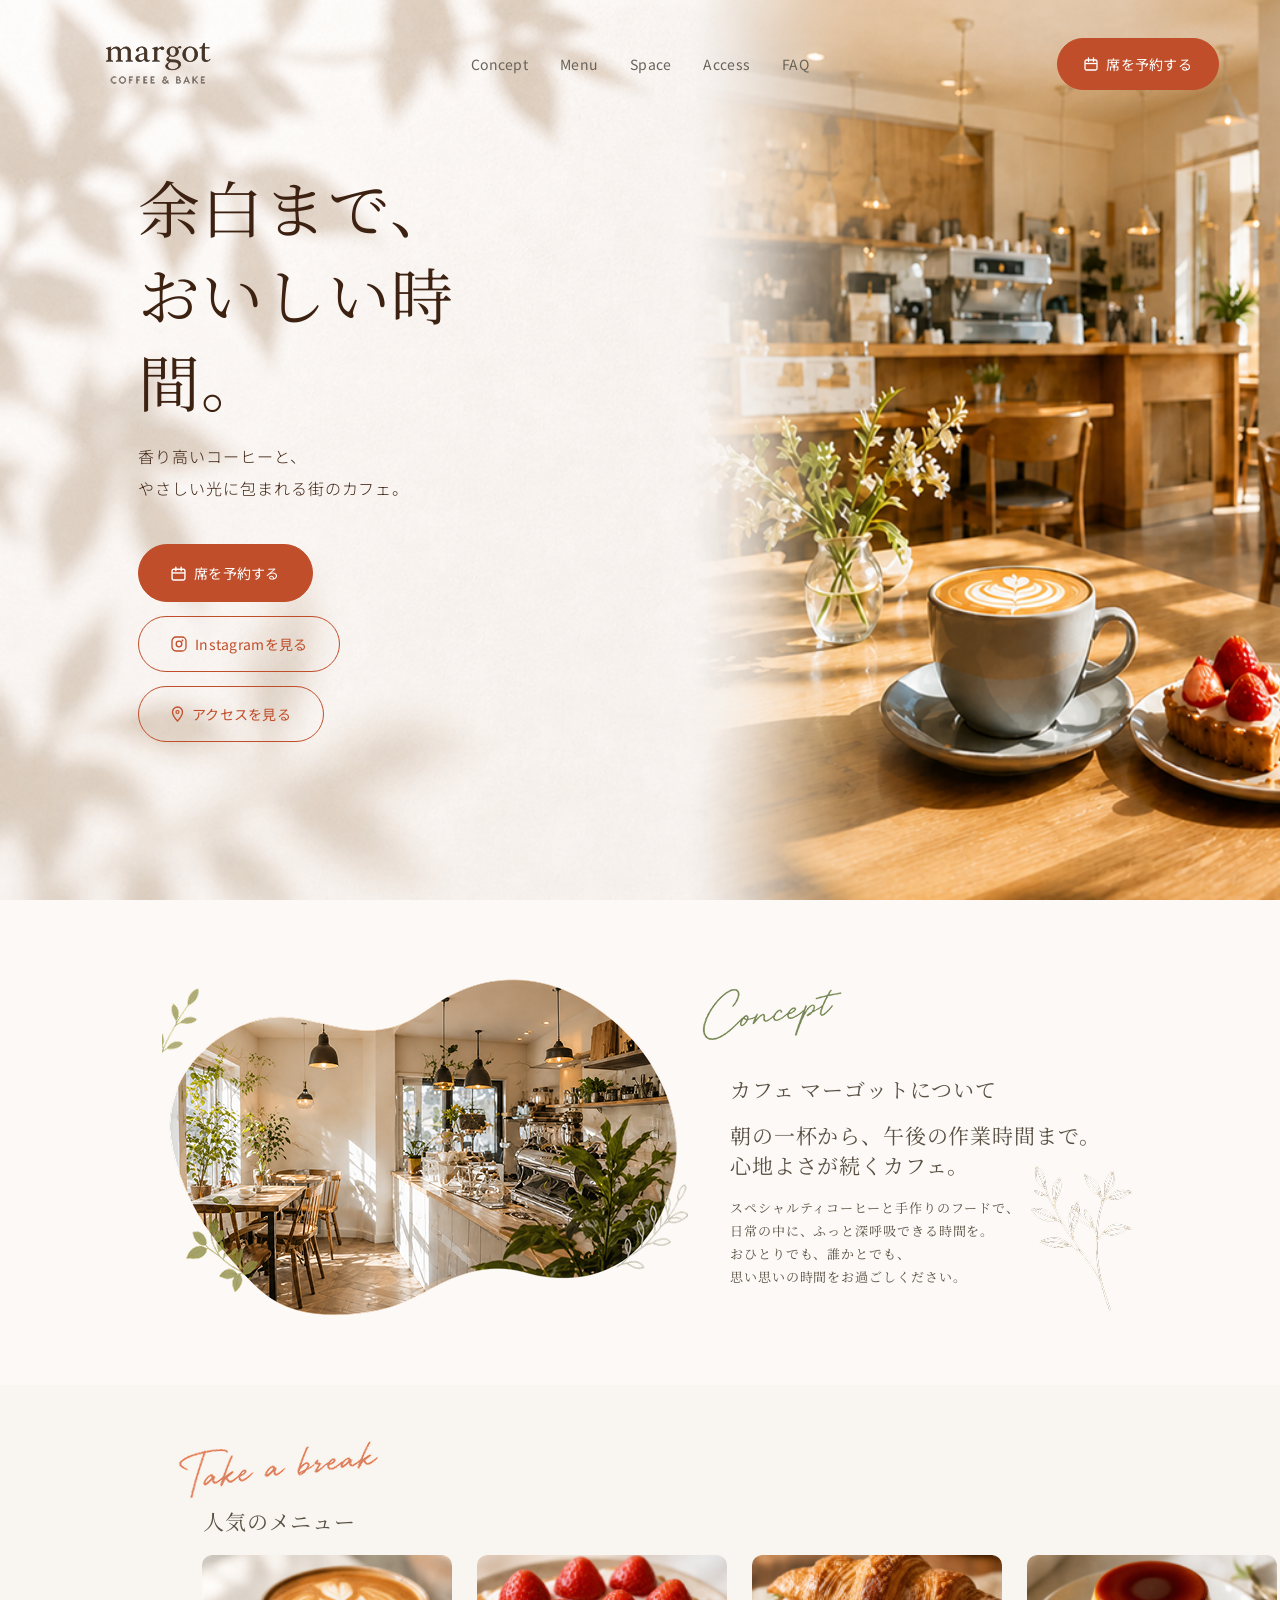
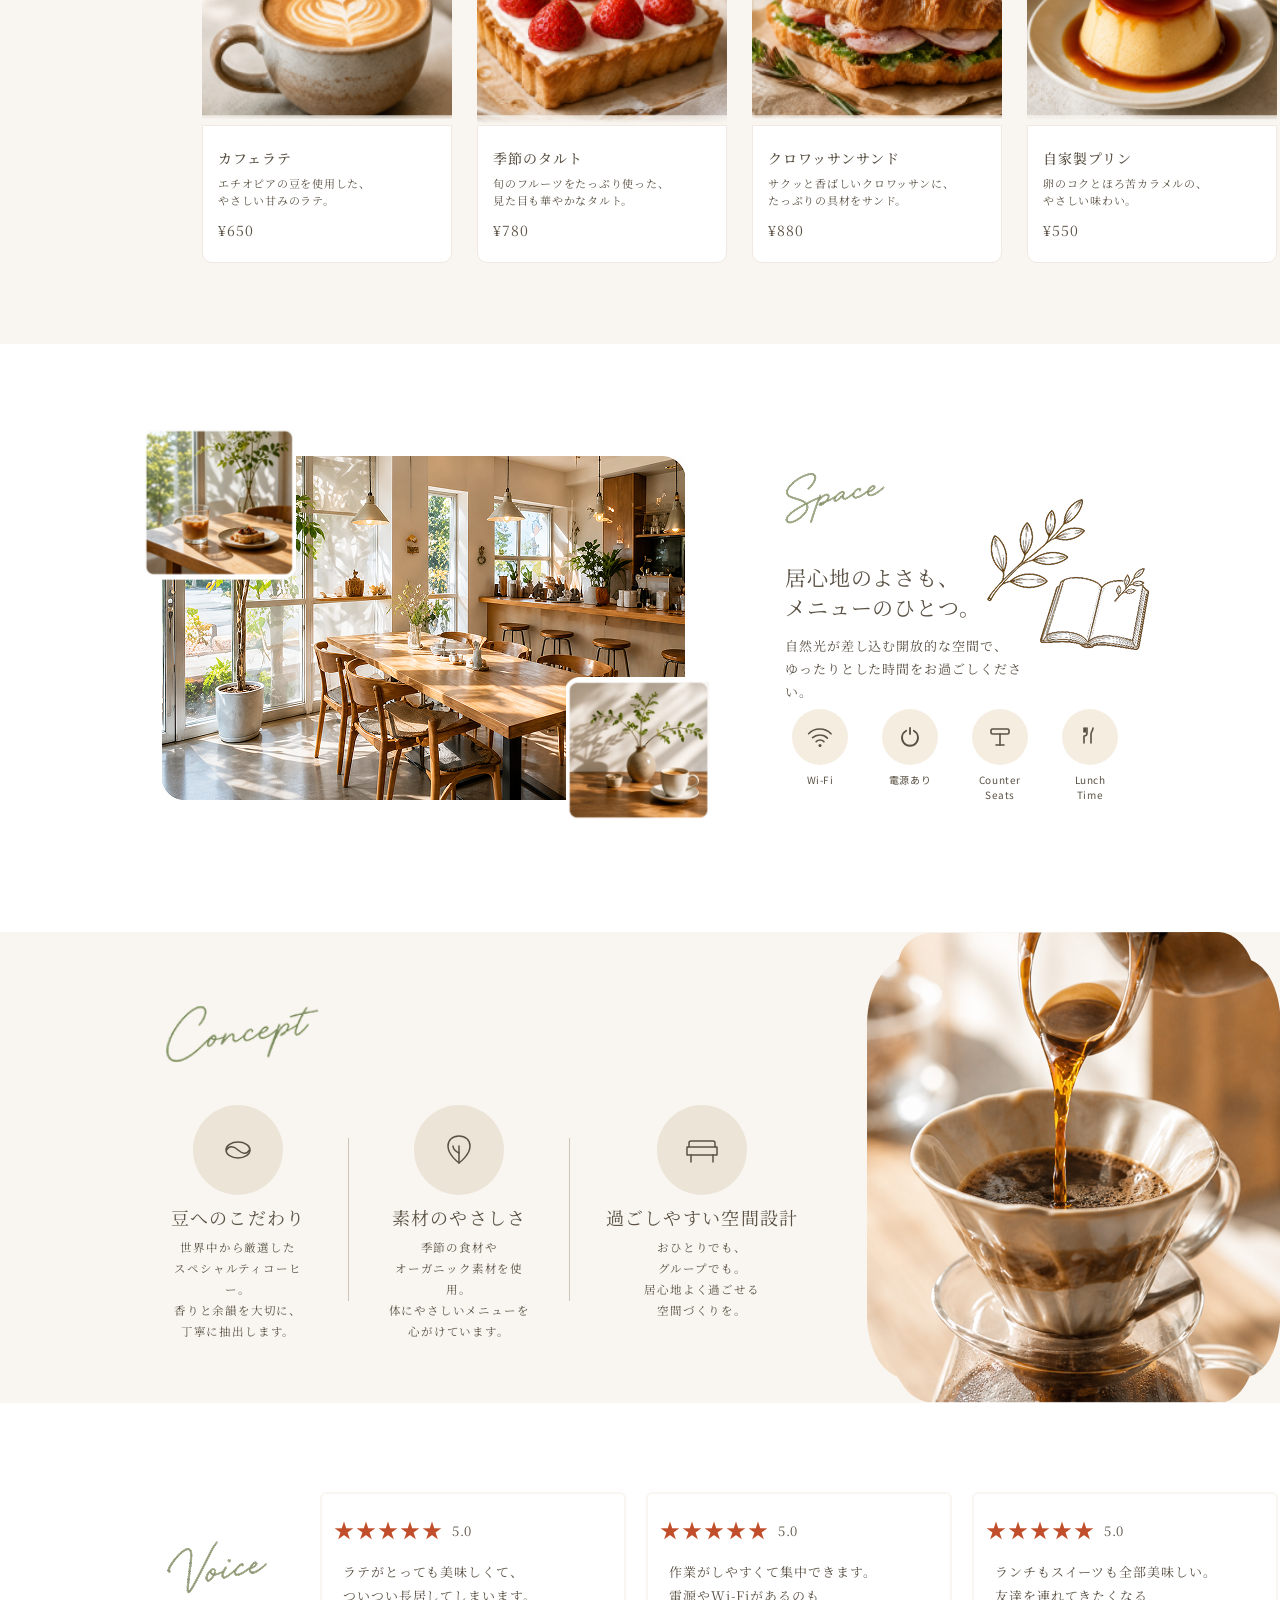
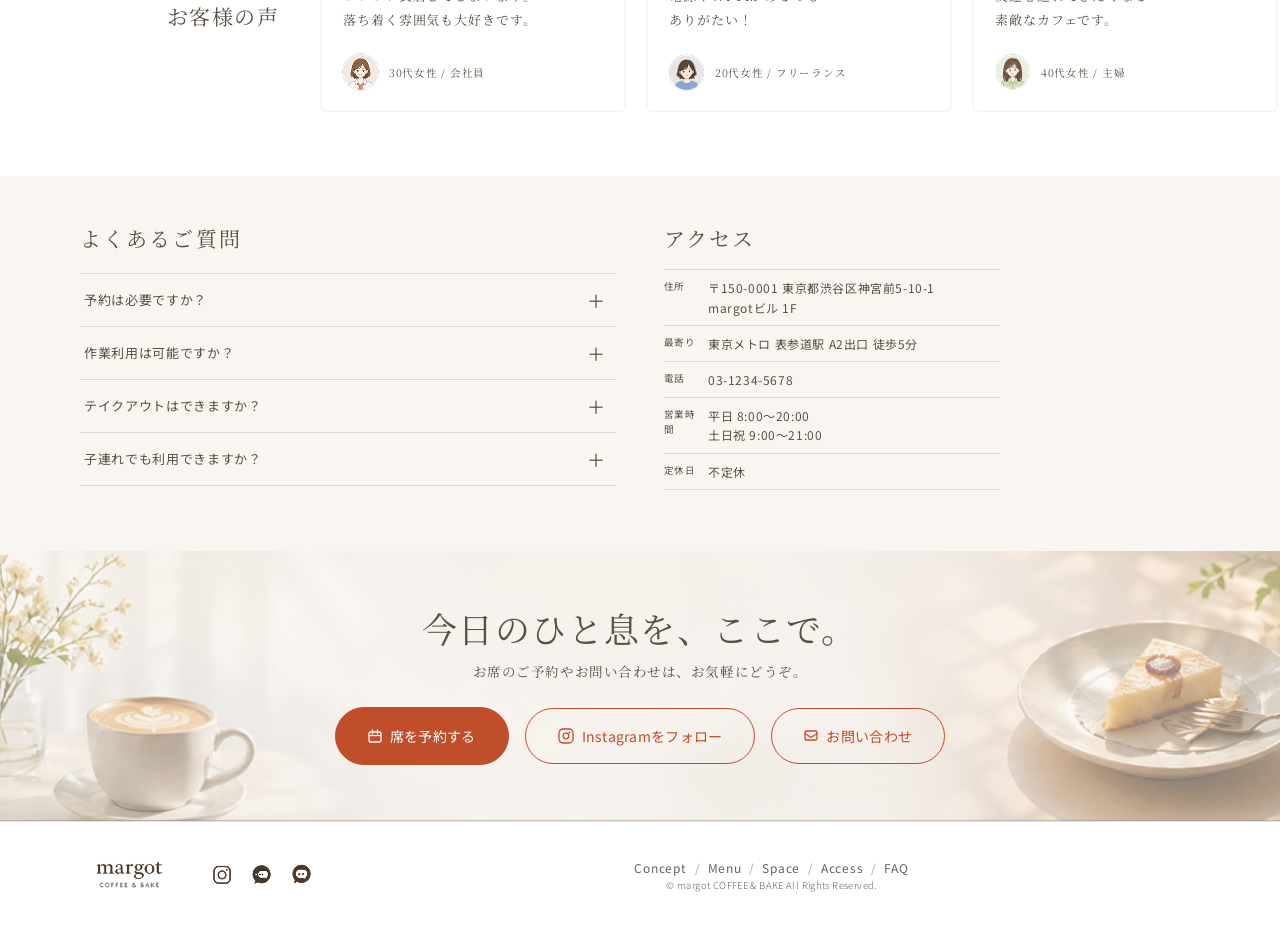
==== commit b640d4df: "Update index.html" ====
--- a/index.html
+++ b/index.html
@@ -789,12 +789,6 @@
         <p class="site-footer__copy">© margot COFFEE &amp; BAKE All Rights Reserved.</p>
       </div>
 
-      <!-- ページの先頭へ -->
-      <a href="#" class="site-footer__totop" aria-label="ページの先頭へ">
-        <span class="site-footer__totop-arrow" aria-hidden="true">↑</span>
-        <span class="site-footer__totop-label">TOP</span>
-      </a>
-
     </div>
   </footer>
 
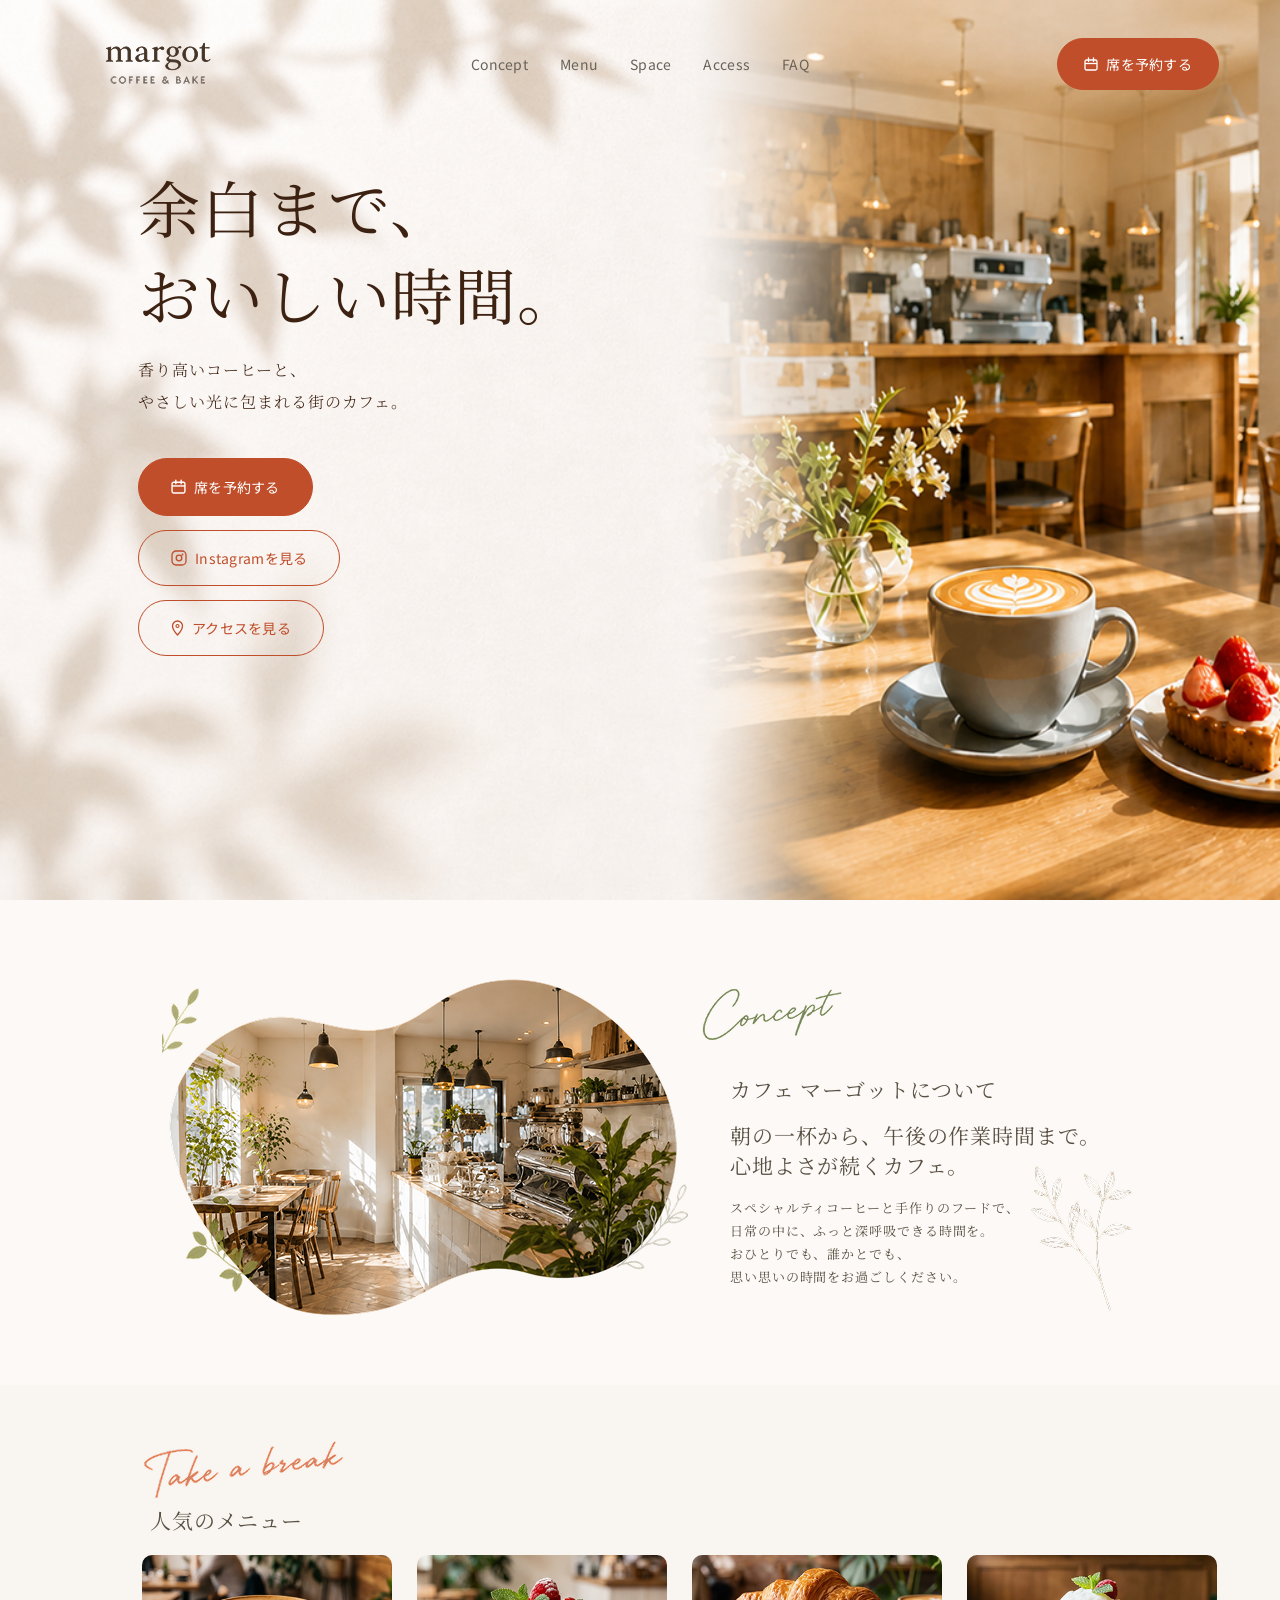
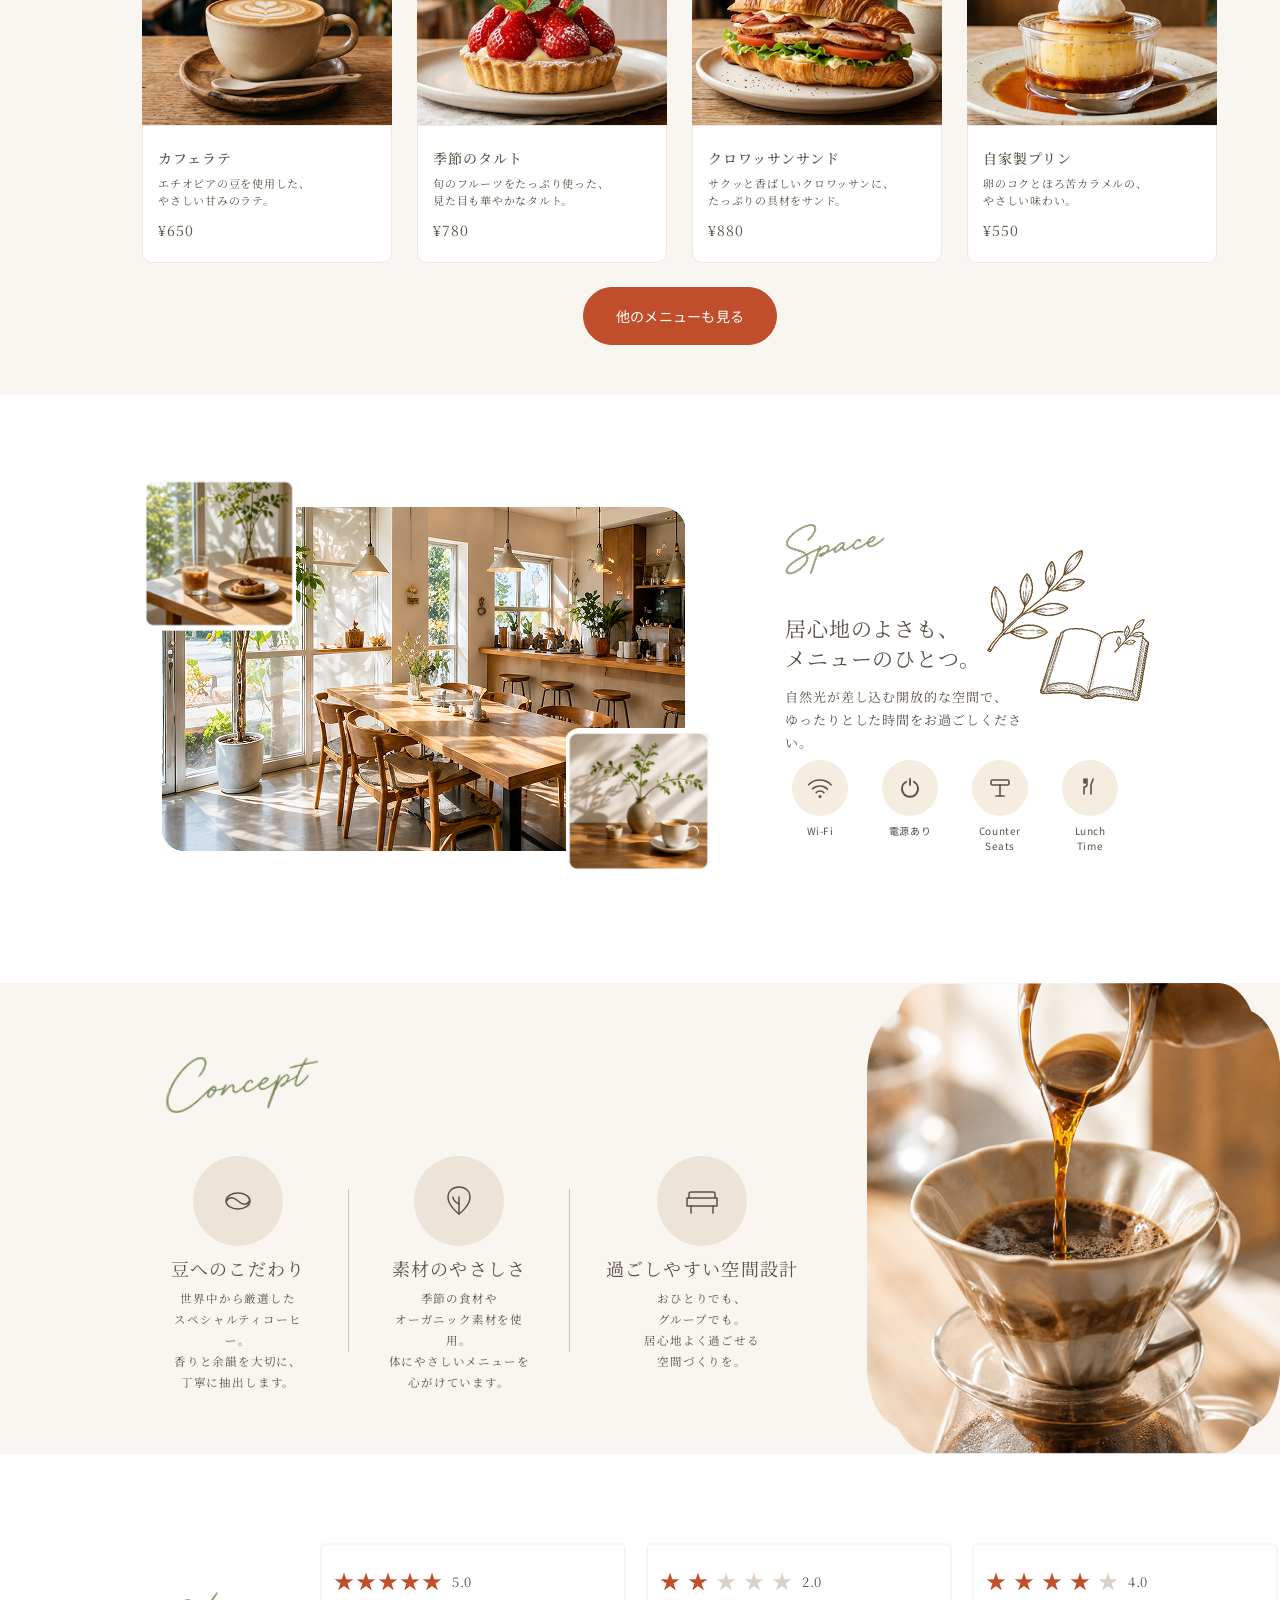
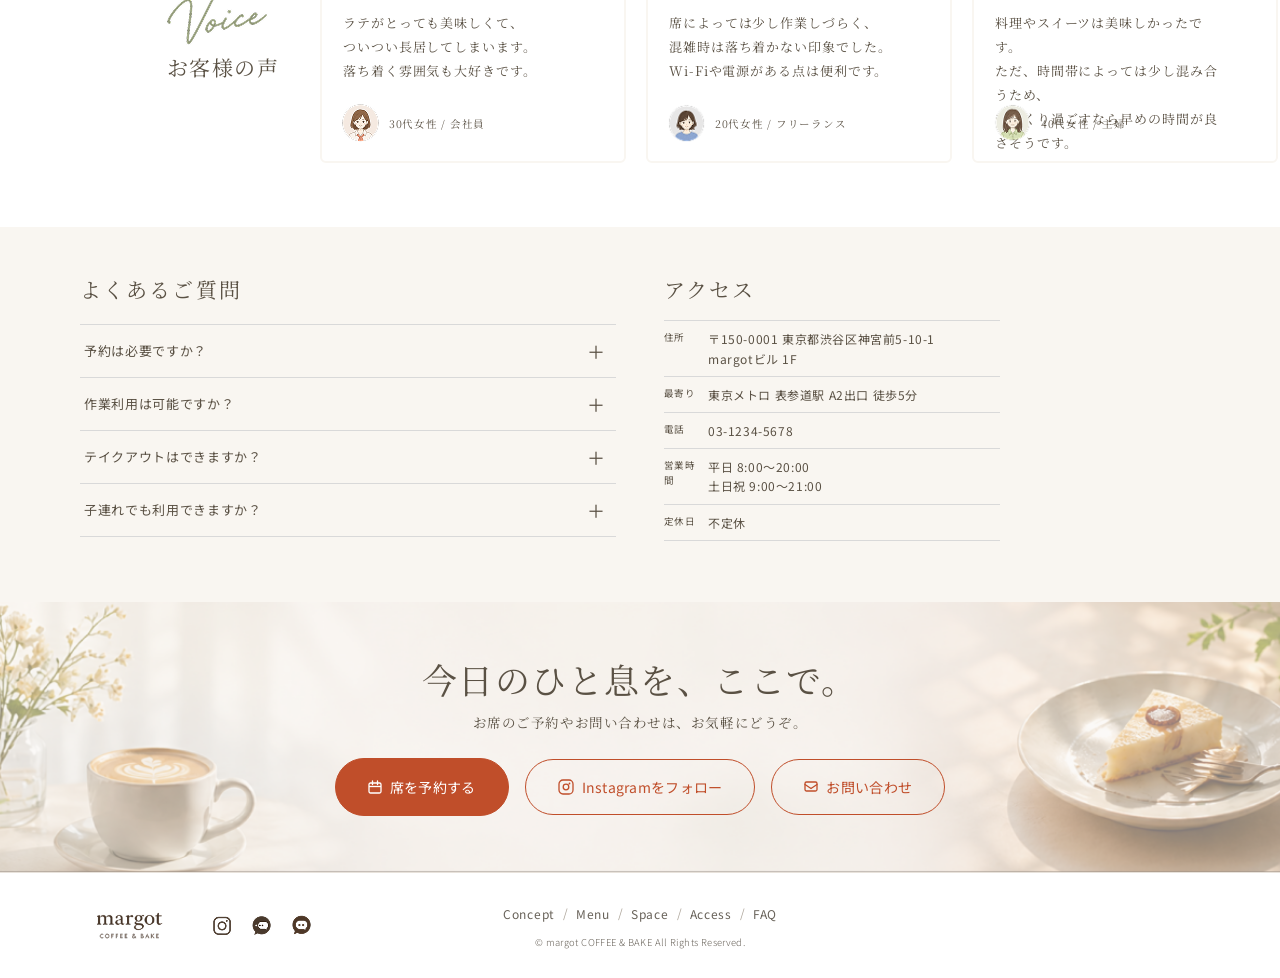
==== commit 10a90518: "Update index.html" ====
--- a/index.html
+++ b/index.html
@@ -196,7 +196,7 @@
               Card 1 — 本番では "ChatGPT Image 2026年5月3日 23_56_59.png" に差替可
             -->
             <img
-              src="assets/Mask group.png"
+              src="assets/item01.png"
               alt="カフェラテ"
             >
           </div>
@@ -215,7 +215,7 @@
               Card 2 — 本番では "ChatGPT Image 2026年5月3日 23_56_54.png" に差替可
             -->
             <img
-              src="assets/Mask group-1.png"
+              src="assets/item08.png"
               alt="季節のタルト"
             >
           </div>
@@ -234,7 +234,7 @@
               Card 3 — 本番では "ChatGPT Image 2026年5月3日 23_40_34.png" に差替可
             -->
             <img
-              src="assets/Mask group-2.png"
+              src="assets/item15.png"
               alt="クロワッサンサンド"
             >
           </div>
@@ -253,7 +253,7 @@
               Card 4 — 本番では "ChatGPT Image 2026年5月3日 23_40_29.png" に差替可
             -->
             <img
-              src="assets/Mask group-3.png"
+              src="assets/item09.png"
               alt="自家製プリン"
             >
           </div>
@@ -266,6 +266,10 @@
       </li>
 
     </ul>
+
+    <div class="section-menu__more-wrap">
+      <a class="btn btn--primary section-menu__more-btn" href="menu.html">他のメニューも見る</a>
+    </div>
 
     </div>
   </section>
@@ -546,13 +550,19 @@
       <li>
         <article class="voice-card">
           <div class="voice-card__stars">
-            <span class="voice-card__star-marks" aria-label="5つ星">★★★★★</span>
-            <span class="voice-card__score">5.0</span>
+            <span class="rating-stars" aria-label="2つ星">
+              <span class="rating-star is-active">★</span>
+              <span class="rating-star is-active">★</span>
+              <span class="rating-star is-inactive">★</span>
+              <span class="rating-star is-inactive">★</span>
+              <span class="rating-star is-inactive">★</span>
+            </span>
+            <span class="voice-card__score">2.0</span>
           </div>
           <p class="voice-card__text">
-            作業がしやすくて集中できます。<br>
-            電源やWi-Fiがあるのも<br>
-            ありがたい！
+            席によっては少し作業しづらく、<br>
+            混雑時は落ち着かない印象でした。<br>
+            Wi-Fiや電源がある点は便利です。
           </p>
           <footer class="voice-card__user">
             <!--
@@ -575,13 +585,19 @@
       <li>
         <article class="voice-card">
           <div class="voice-card__stars">
-            <span class="voice-card__star-marks" aria-label="5つ星">★★★★★</span>
-            <span class="voice-card__score">5.0</span>
+            <span class="rating-stars" aria-label="4つ星">
+              <span class="rating-star is-active">★</span>
+              <span class="rating-star is-active">★</span>
+              <span class="rating-star is-active">★</span>
+              <span class="rating-star is-active">★</span>
+              <span class="rating-star is-inactive">★</span>
+            </span>
+            <span class="voice-card__score">4.0</span>
           </div>
           <p class="voice-card__text">
-            ランチもスイーツも全部美味しい。<br>
-            友達を連れてきたくなる<br>
-            素敵なカフェです。
+            料理やスイーツは美味しかったです。<br>
+            ただ、時間帯によっては少し混み合うため、<br>
+            ゆっくり過ごすなら早めの時間が良さそうです。
           </p>
           <footer class="voice-card__user">
             <!--
@@ -685,7 +701,10 @@
         </address>
 
         <div class="af-access__map">
-          <iframe src="https://www.google.com/maps/embed?pb=!1m18!1m12!1m3!1d3241.387739857315!2d139.70427877578703!3d35.66745357259171!2m3!1f0!2f0!3f0!3m2!1i1024!2i768!4f13.1!3m3!1m2!1s0x60188ca3fa6e25a5%3A0x65c0bd2b71eae0f1!2z44CSMTUwLTAwMDEg5p2x5Lqs6YO95riL6LC35Yy656We5a6u5YmN77yV5LiB55uu77yR77yQ4oiS77yR!5e0!3m2!1sja!2sjp!4v1777991206740!5m2!1sja!2sjp" width="600" height="225" style="border:0;" allowfullscreen="" loading="lazy" referrerpolicy="no-referrer-when-downgrade"></iframe>
+          <iframe src="https://www.google.com/maps/embed?pb=!1m17!1m12!1m3!1d202.5867301477679!2d139.70473538868345!3d35.667454988570086!2m3!1f0!2f0!3f0!3m2!1i1024!2i768!4f13.1!3m2!1m1!2zMzXCsDQwJzAyLjgiTiAxMznCsDQyJzE1LjQiRQ!5e0!3m2!1sja!2sjp!4v1778133378297!5m2!1sja!2sjp" width="600" height="225" style="border:0;" allowfullscreen="" loading="lazy" referrerpolicy="no-referrer-when-downgrade"></iframe>
+          <!--
+          <iframe src="https://maps.google.com/maps?q=35.6674536,139.7042788&z=17&output=embed" width="600" height="225" style="border:0;" allowfullscreen="" loading="lazy" referrerpolicy="no-referrer-when-downgrade"></iframe>
+          -->
         </div>
 
       </div><!-- /.af-access__body -->
--- a/style.css
+++ b/style.css
@@ -179,7 +179,7 @@
   z-index: 2;
   padding-top: 36px;
   padding-left: 138px;
-  max-width: 540px;
+  max-width: 600px;
 }
 
 .hero__headline {
@@ -193,7 +193,7 @@
 }
 
 .hero__sub {
-  font-family: var(--font-sans);
+  font-family: var(--font-serif);
   font-size: 16px;
   font-weight: 300;
   line-height: 2.0;
@@ -221,7 +221,7 @@
   overflow: hidden;
 }
 .concept .section-inner            { height: 485px; }
-.section-menu .section-inner       { height: 559px; }
+.section-menu .section-inner       { height: 610px; }
 .section-space .section-inner      { height: 588px; }
 .section-commitment .section-inner { height: 471px; }
 .section-voice .section-inner      { height: 373px; }
@@ -315,7 +315,7 @@
 
 .section-menu__deco {
   position: absolute;
-  left: 159px;
+  left: 124px;
   top: 25px;
   width: 235px;
   height: 108px;
@@ -324,8 +324,8 @@
 
 .section-menu__heading {
   position: absolute;
-  left: 203px;
-  top: 121px;
+  left: 150px;
+  top: 120px;
   font-family: var(--font-serif);
   font-size: 21px;
   font-weight: 400;
@@ -337,7 +337,7 @@
 .section-menu__cards {
   position: absolute;
   top: 170px;
-  left: 202px;
+  left: 142px;
   display: flex;
   gap: 25px;
   list-style: none;
@@ -348,6 +348,8 @@
 /* ── Menu Card ────────────────────────────────────────── */
 .menu-card {
   width: 250px;
+  display: flex;
+  flex-direction: column;
 }
 
 .menu-card__img {
@@ -355,12 +357,34 @@
   height: 170px;
   border-radius: 10px 10px 0 0;
   overflow: hidden;
+  flex-shrink: 0;
 }
 
 .menu-card__img img {
   width: 100%;
   height: 100%;
   object-fit: cover;
+  display: block;
+}
+
+/* ── 「他のメニューも見る」ボタン ─────────────────────── */
+.section-menu__more-wrap {
+  position: absolute;
+  top: 502px;
+  left: 80px;
+  right: 0;
+  display: flex;
+  justify-content: center;
+}
+
+.section-menu__more-btn {
+  transition: opacity 0.2s ease, transform 0.2s ease;
+}
+
+.section-menu__more-btn:hover {
+  opacity: 1;
+  transform: translateY(-2px);
+  box-shadow: 0 6px 18px rgba(192, 78, 42, 0.22);
 }
 
 .menu-card__body {
@@ -757,6 +781,14 @@
   white-space: nowrap;
 }
 
+.rating-stars {
+  font-size: 20px;
+  line-height: 1;
+  letter-spacing: 2px;
+}
+.rating-star.is-active  { color: var(--color-accent); }
+.rating-star.is-inactive { color: #d9d0c7; }
+
 
 /* ============================================================
    5.6 Access / FAQ  — 2カラム flex レイアウト
@@ -1083,6 +1115,7 @@
 
 /* 内側コンテナ（flexで横並び、max-widthで中央寄せ） */
 .site-footer__inner {
+  position: relative;
   max-width: 1280px;
   margin: 0 auto;
   height: 105px;
@@ -1134,11 +1167,21 @@
 
 /* ナビゲーション + コピーライト（中央寄せ） */
 .site-footer__nav-wrap {
-  flex: 1;
+  position: absolute;
+  left: 0;
+  right: 0;
+  top: 0;
+  bottom: 0;
+  pointer-events: none;
   display: flex;
   flex-direction: column;
   align-items: center;
-  gap: 5px;
+  justify-content: center;
+  gap: 16px;
+}
+
+.site-footer__nav-wrap > * {
+  pointer-events: auto;
 }
 
 .site-footer__nav {
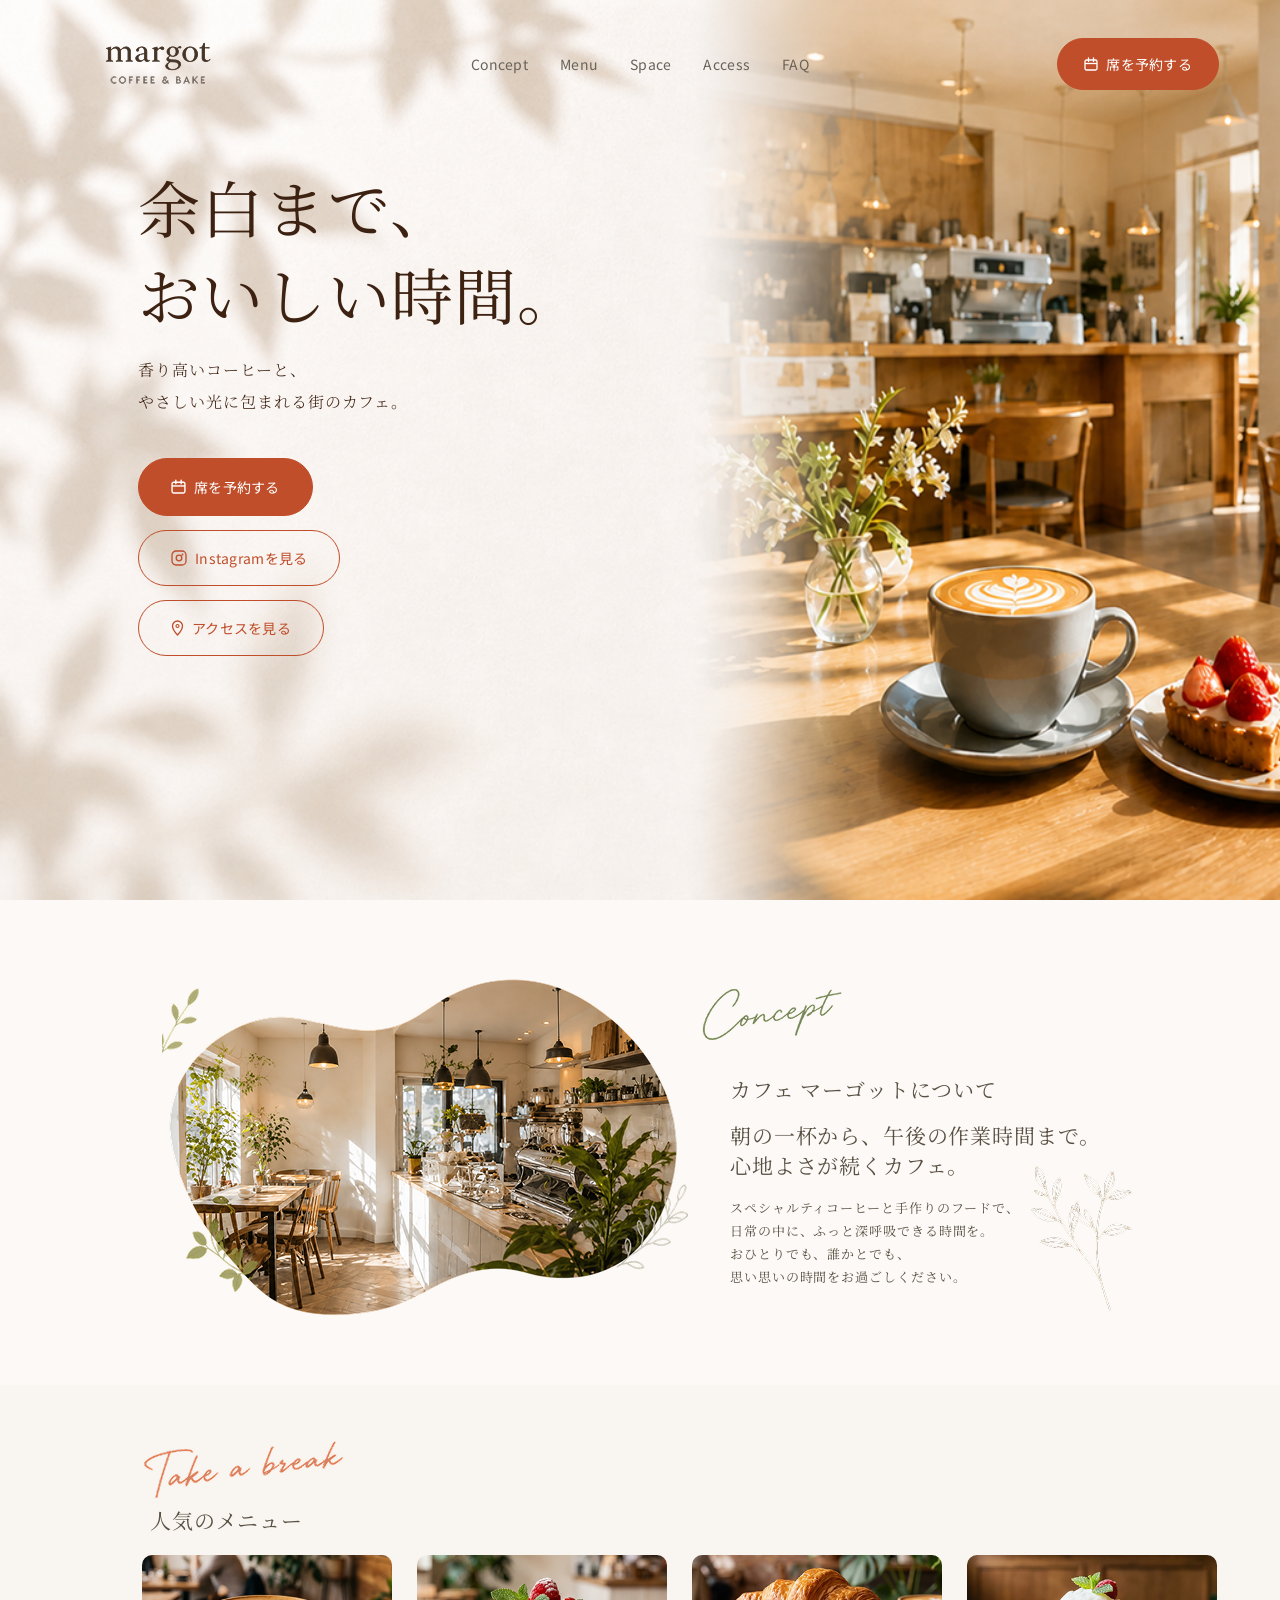
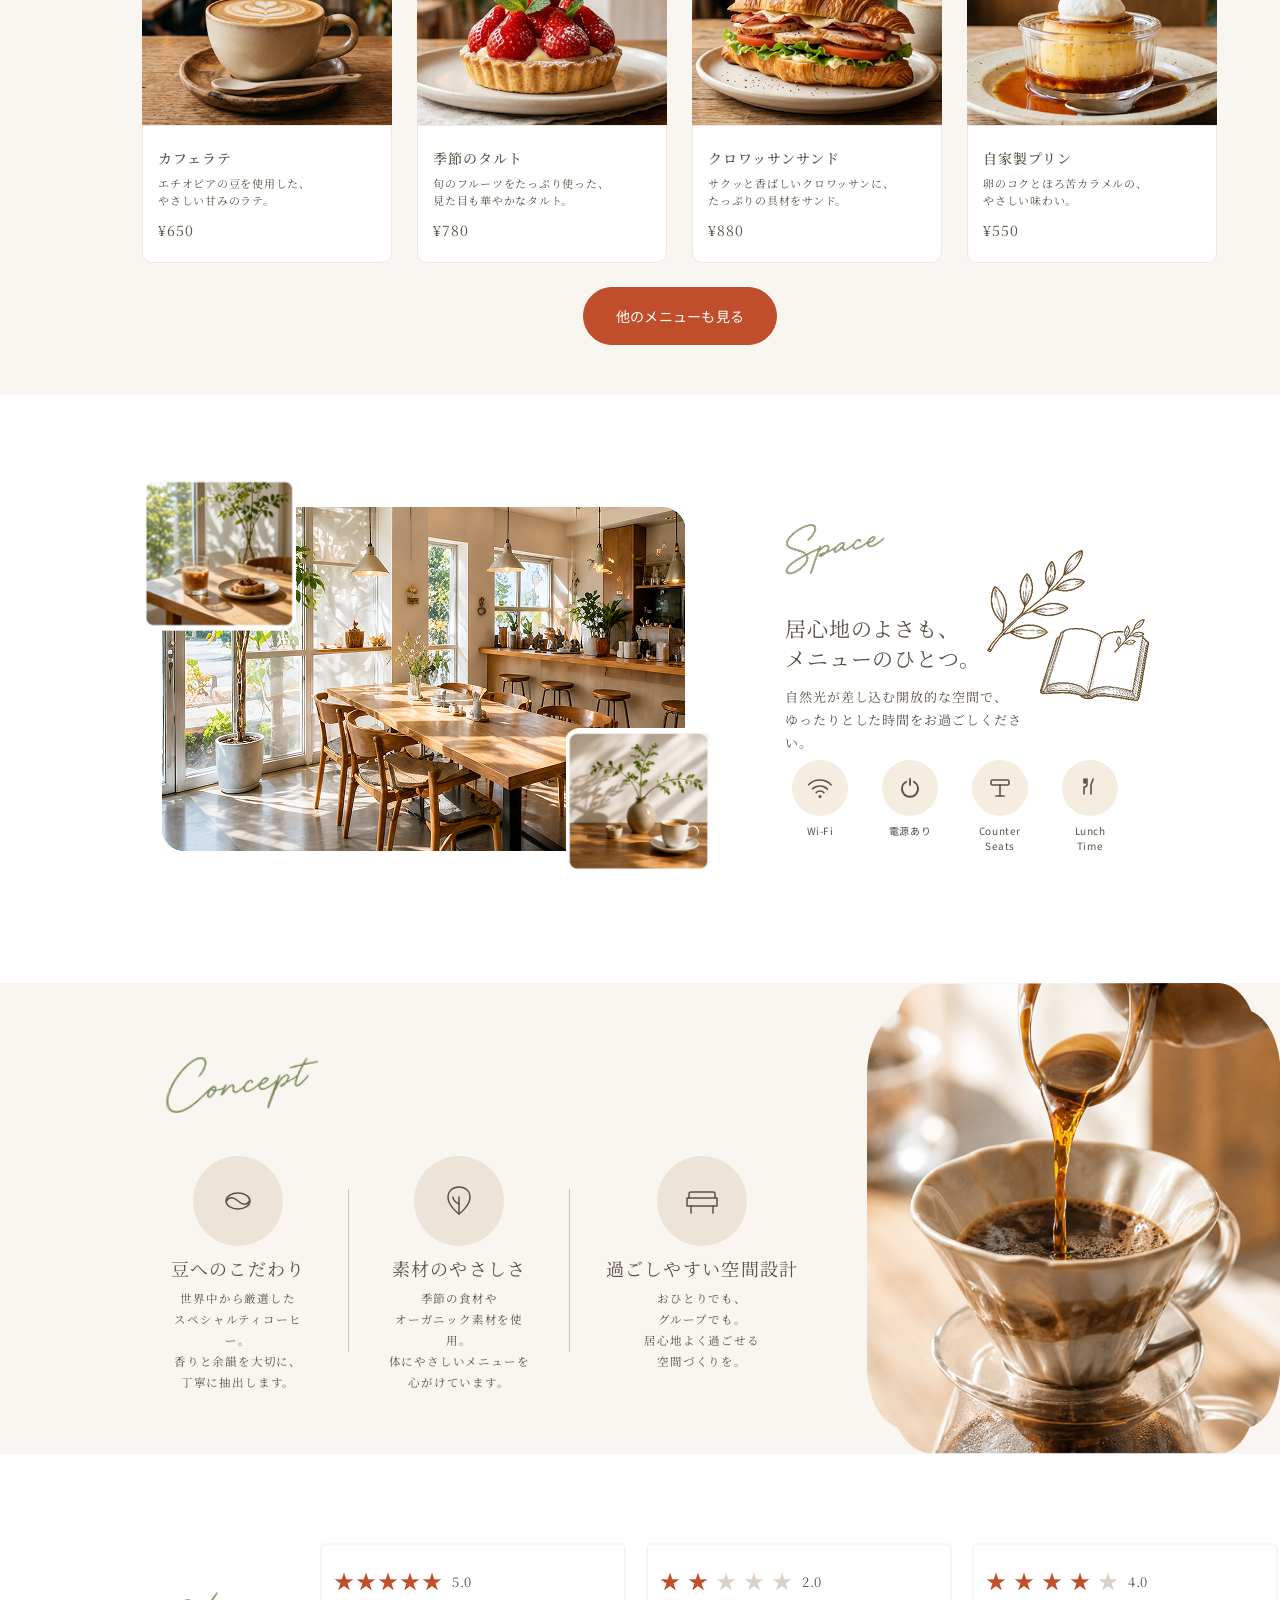
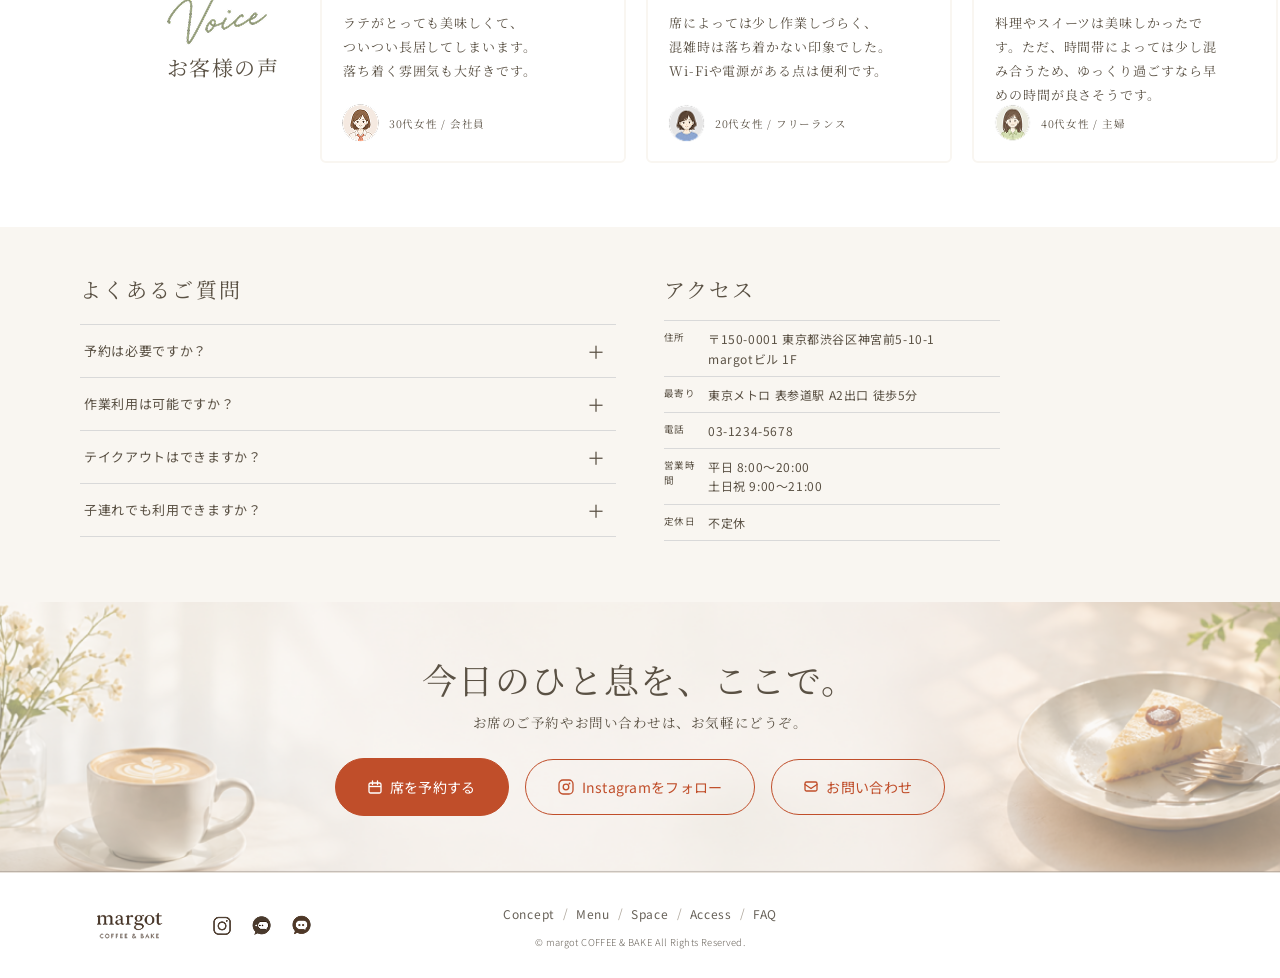
==== commit 9193c281: "Update index.html" ====
--- a/index.html
+++ b/index.html
@@ -595,9 +595,7 @@
             <span class="voice-card__score">4.0</span>
           </div>
           <p class="voice-card__text">
-            料理やスイーツは美味しかったです。<br>
-            ただ、時間帯によっては少し混み合うため、<br>
-            ゆっくり過ごすなら早めの時間が良さそうです。
+            料理やスイーツは美味しかったです。ただ、時間帯によっては少し混み合うため、ゆっくり過ごすなら早めの時間が良さそうです。
           </p>
           <footer class="voice-card__user">
             <!--
